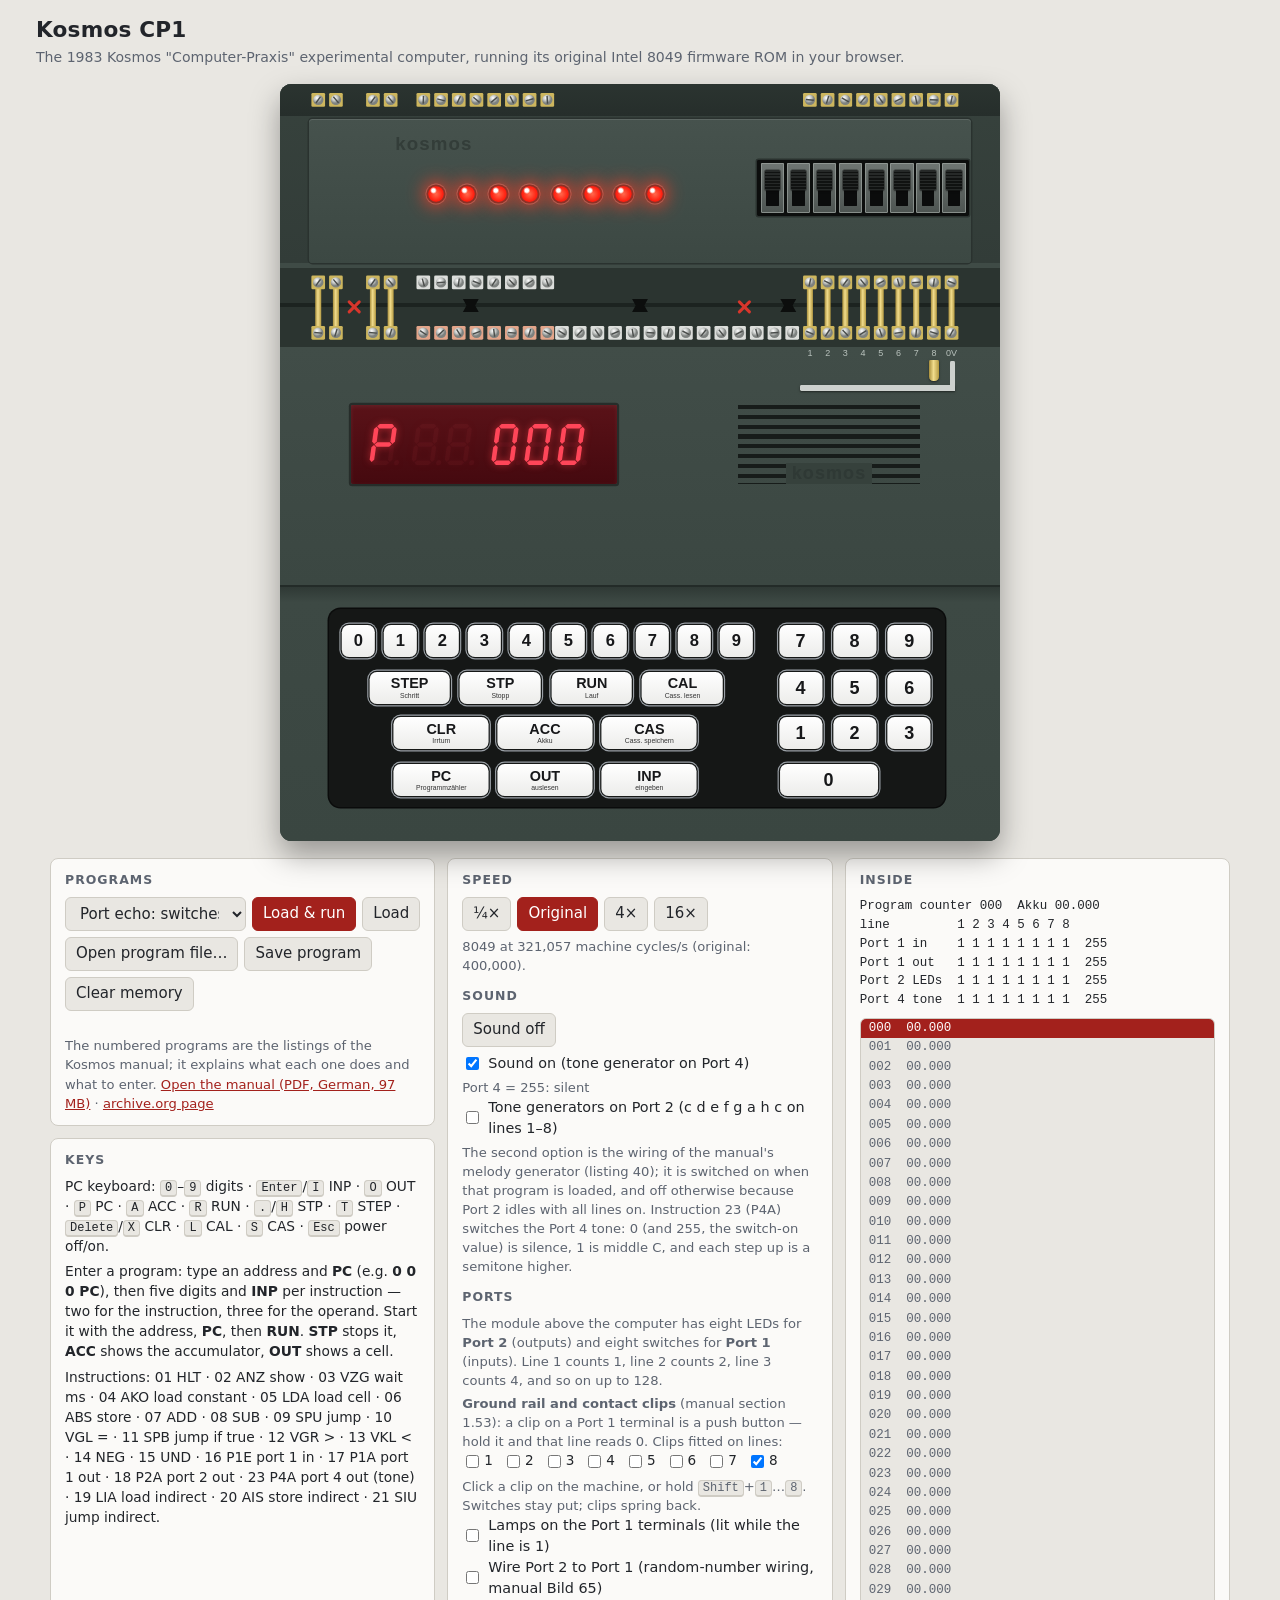
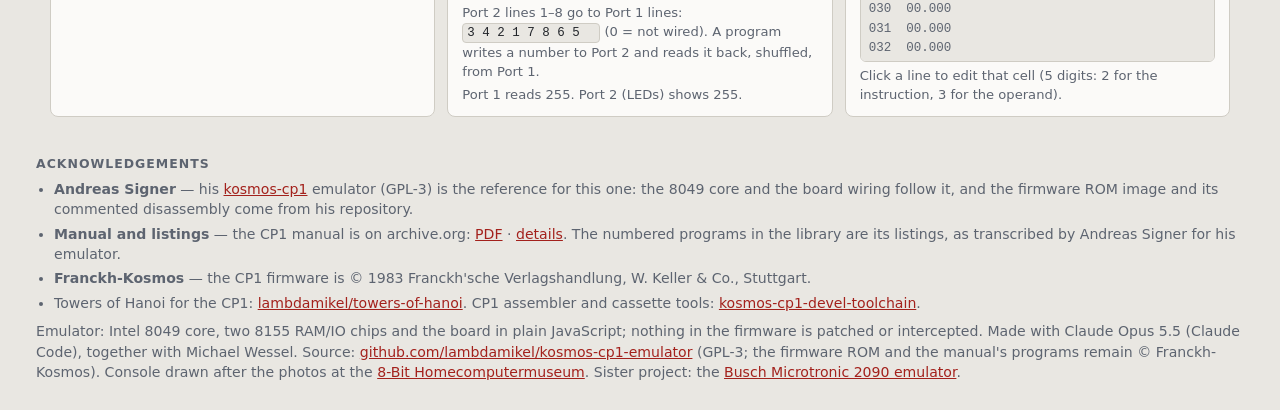
==== index.html @ 15b96636 "Ground rail drawn as one right-angled piece Co-Authored-By: Claude Opus 5.5 <noreply@anthropic.com> " ====
<!doctype html>
<html lang="en">
<head>
<meta charset="utf-8">
<meta name="viewport" content="width=device-width, initial-scale=1">
<title>Kosmos CP1 Emulator</title>
<link rel="stylesheet" href="css/cp1.css?v=202610070807">
</head>
<body>
<header>
  <h1>Kosmos CP1</h1>
  <p>The 1983 Kosmos "Computer-Praxis" experimental computer, running its original Intel 8049 firmware ROM in your browser.</p>
</header>

<main>
<section id="machine" aria-label="Kosmos CP1 console">
  <div id="iomod">
    <svg class="conn" id="connTop" viewBox="0 0 100 4.4" aria-hidden="true"></svg>
    <div class="modbody">
      <span class="brand" aria-hidden="true">kosmos</span>
      <div id="port2" title="Port 2: eight output lines (instruction 18, P2A). Line 1 is on the left."></div>
      <div id="port1" title="Port 1: eight input switches (instruction 16, P1E). Up = 1. Click to switch."></div>
    </div>
  </div>
  <svg class="conn" id="connMid" viewBox="0 0 100 11" aria-hidden="true"></svg>
  <div id="base">
    <div id="rail" title="Port 1 terminals 1-8 with the ground rail (0 V). A contact clip on a terminal is a push button."><i class="bar" aria-hidden="true"></i><span class="nums" aria-hidden="true"><b>1</b><b>2</b><b>3</b><b>4</b><b>5</b><b>6</b><b>7</b><b>8</b><b>0V</b></span></div>
    <div id="window"><svg id="display" viewBox="0 0 430 100" role="img" aria-label="Display"></svg></div>
    <i class="grille" aria-hidden="true"><b>kosmos</b></i>
  </div>
  <div id="deck">
    <div id="keyplate"></div>
  </div>
</section>

<aside id="tools">
  <div class="panel">
    <h2>Programs</h2>
    <div class="row">
      <select id="library" aria-label="Program library"></select>
      <button id="loadrun" class="primary">Load &amp; run</button>
      <button id="loadonly">Load</button>
    </div>
    <div class="row">
      <button id="openfile">Open program file…</button><input type="file" id="file" accept=".txt,.asm,.cp1" hidden>
      <button id="savefile">Save program</button>
      <button id="clearram">Clear memory</button>
    </div>
    <p id="status" role="status"></p>
    <p class="note">The numbered programs are the listings of the Kosmos manual; it explains what each one does and what to enter. <a href="https://archive.org/download/cp-1-manual/CP1-Manual.pdf" target="_blank" rel="noopener">Open the manual (PDF, German, 97 MB)</a> · <a href="https://archive.org/details/cp-1-manual" target="_blank" rel="noopener">archive.org page</a></p>
  </div>

  <div class="panel">
    <h2>Speed</h2>
    <div class="row" id="speeds">
      <button data-speed="0.25">¼×</button><button data-speed="1" class="on">Original</button><button data-speed="4">4×</button><button data-speed="16">16×</button>
    </div>
    <p class="note" id="rate"></p>
    <h2 style="margin-top:12px">Sound</h2>
    <div class="row"><button id="soundoff" title="Silence whatever is sounding now; the next thing a program writes to a sound port is heard again">Sound off</button></div>
    <label class="check"><input type="checkbox" id="sound" checked> Sound on (tone generator on Port 4)</label>
    <p class="note" id="tone">Port 4 = 0: silent</p>
    <label class="check"><input type="checkbox" id="p2tones"> Tone generators on Port 2 (c d e f g a h c on lines 1–8)</label>
    <p class="note">The second option is the wiring of the manual's melody generator (listing 40); it is switched on when that program is loaded, and off otherwise because Port 2 idles with all lines on. Instruction 23 (P4A) switches the Port 4 tone: 0 (and 255, the switch-on value) is silence, 1 is middle C, and each step up is a semitone higher.</p>
    <h2 style="margin-top:12px">Ports</h2>
    <p class="note">The module above the computer has eight LEDs for <b>Port 2</b> (outputs) and eight switches for <b>Port 1</b> (inputs). Line 1 counts 1, line 2 counts 2, line 3 counts 4, and so on up to 128.</p>
    <p class="note"><b>Ground rail and contact clips</b> (manual section 1.53): a clip on a Port 1 terminal is a push button — hold it and that line reads 0. Clips fitted on lines:</p>
    <div id="clipcfg" class="row"></div>
    <p class="note">Click a clip on the machine, or hold <kbd>Shift</kbd>+<kbd>1</kbd>…<kbd>8</kbd>. Switches stay put; clips spring back.</p>
    <label class="check"><input type="checkbox" id="lamps"> Lamps on the Port 1 terminals (lit while the line is 1)</label>
    <label class="check"><input type="checkbox" id="cross"> Wire Port 2 to Port 1 (random-number wiring, manual Bild 65)</label>
    <p class="note">Port 2 lines 1–8 go to Port 1 lines: <input id="crossmap" value="3 4 2 1 7 8 6 5" size="16" aria-label="Port 1 line for each Port 2 line"> (0 = not wired). A program writes a number to Port 2 and reads it back, shuffled, from Port 1.</p>
    <p class="note" id="portvals"></p>
  </div>

  <div class="panel">
    <h2>Inside</h2>
    <div id="state"></div>
    <div id="listing" tabindex="0" aria-label="Program memory"></div>
    <p class="note">Click a line to edit that cell (5 digits: 2 for the instruction, 3 for the operand).</p>
  </div>

  <div class="panel help">
    <h2>Keys</h2>
    <p>PC keyboard: <kbd>0</kbd>–<kbd>9</kbd> digits · <kbd>Enter</kbd>/<kbd>I</kbd> INP · <kbd>O</kbd> OUT · <kbd>P</kbd> PC · <kbd>A</kbd> ACC · <kbd>R</kbd> RUN · <kbd>.</kbd>/<kbd>H</kbd> STP · <kbd>T</kbd> STEP · <kbd>Delete</kbd>/<kbd>X</kbd> CLR · <kbd>L</kbd> CAL · <kbd>S</kbd> CAS · <kbd>Esc</kbd> power off/on.</p>
    <p>Enter a program: type an address and <b>PC</b> (e.g. <b>0 0 0 PC</b>), then five digits and <b>INP</b> per instruction — two for the instruction, three for the operand. Start it with the address, <b>PC</b>, then <b>RUN</b>. <b>STP</b> stops it, <b>ACC</b> shows the accumulator, <b>OUT</b> shows a cell.</p>
    <p>Instructions: 01 HLT · 02 ANZ show · 03 VZG wait ms · 04 AKO load constant · 05 LDA load cell · 06 ABS store · 07 ADD · 08 SUB · 09 SPU jump · 10 VGL = · 11 SPB jump if true · 12 VGR &gt; · 13 VKL &lt; · 14 NEG · 15 UND · 16 P1E port 1 in · 17 P1A port 1 out · 18 P2A port 2 out · 23 P4A port 4 out (tone) · 19 LIA load indirect · 20 AIS store indirect · 21 SIU jump indirect.</p>
  </div>
</aside>
</main>

<footer>
  <h2>Acknowledgements</h2>
  <ul>
    <li><b>Andreas Signer</b> — his <a href="https://github.com/asig/kosmos-cp1">kosmos-cp1</a> emulator (GPL-3) is the reference for this one: the 8049 core and the board wiring follow it, and the firmware ROM image and its commented disassembly come from his repository.</li>
    <li><b>Manual and listings</b> — the CP1 manual is on archive.org: <a href="https://archive.org/download/cp-1-manual/CP1-Manual.pdf" target="_blank" rel="noopener">PDF</a> · <a href="https://archive.org/details/cp-1-manual" target="_blank" rel="noopener">details</a>. The numbered programs in the library are its listings, as transcribed by Andreas Signer for his emulator.</li>
    <li><b>Franckh-Kosmos</b> — the CP1 firmware is © 1983 Franckh'sche Verlagshandlung, W. Keller &amp; Co., Stuttgart.</li>
    <li>Towers of Hanoi for the CP1: <a href="https://github.com/lambdamikel/towers-of-hanoi">lambdamikel/towers-of-hanoi</a>. CP1 assembler and cassette tools: <a href="https://github.com/lambdamikel/kosmos-cp1-devel-toolchain">kosmos-cp1-devel-toolchain</a>.</li>
  </ul>
  <p>Emulator: Intel 8049 core, two 8155 RAM/IO chips and the board in plain JavaScript; nothing in the firmware is patched or intercepted.
  Made with Claude Opus 5.5 (Claude Code), together with Michael Wessel. Source: <a href="https://github.com/lambdamikel/kosmos-cp1-emulator">github.com/lambdamikel/kosmos-cp1-emulator</a> (GPL-3; the firmware ROM and the manual's programs remain © Franckh-Kosmos). Console drawn after the photos at the <a href="http://www.8bit-homecomputermuseum.at/computer/kosmos_computer_praxis_cp1.html">8-Bit Homecomputermuseum</a>. Sister project: the <a href="https://lambdamikel.github.io/microtronic-emulator/">Busch Microtronic 2090 emulator</a>.</p>
</footer>

<script src="js/rom.js?v=202610070807"></script>
<script src="js/programs.js?v=202610070807"></script>
<script src="js/cp1.js?v=202610070807"></script>
<script src="js/ui.js?v=202610070807"></script>
</body>
</html>
---- css/cp1.css ----
:root { --bg: #e9e7e2; --ink: #22252a; --muted: #5d6470; --panel: #fbfaf8; --line: #cfccc4; --accent: #a3211c; }
@media (prefers-color-scheme: dark) {
  :root { --bg: #17191c; --ink: #e6e4df; --muted: #9aa0aa; --panel: #212428; --line: #383c42; --accent: #ff6a5e; }
}
* { box-sizing: border-box; }
body { margin: 0; background: var(--bg); color: var(--ink); font: 15px/1.45 system-ui, -apple-system, "Segoe UI", Roboto, sans-serif; }
header, footer { max-width: 1240px; margin: 0 auto; padding: 14px 16px 6px; }
header h1 { margin: 0; font-size: 1.35rem; letter-spacing: .01em; }
header p, footer p { margin: 2px 0 0; color: var(--muted); font-size: .88rem; }
footer { padding-bottom: 28px; }
footer h2 { margin: 14px 0 6px; font-size: .78rem; text-transform: uppercase; letter-spacing: .08em; color: var(--muted); }
footer ul { margin: 0 0 8px; padding-left: 18px; font-size: .88rem; color: var(--muted); }
footer li { margin-bottom: 4px; }
a { color: var(--accent); }
main { max-width: 1240px; margin: 0 auto; padding: 10px 16px; display: grid; gap: 18px; }

/* ---------- the machine ----------
   Laid out from a straight-on photo of the CP1 with one input/output module: 100cqw = width of the case. */
#machine { --case: #3f4b46; --case2: #36413c; container-type: inline-size; max-width: 720px; margin: 0 auto; width: 100%; border-radius: .9cqw; overflow: hidden;
  background: var(--case); box-shadow: 0 1px 0 #7a857f inset, 0 14px 30px rgba(0,0,0,.35); user-select: none; -webkit-user-select: none; touch-action: manipulation; }
.conn { display: block; width: 100%; height: auto; background: linear-gradient(180deg, #2b3430, #262e2b); }
#connMid { background: linear-gradient(180deg, #2b3430 0 44%, #1c2320 44% 50%, #2b3430 50% 100%); }
#iomod { background: linear-gradient(180deg, #37423d, #323c38); }
.modbody { position: relative; height: 20cqw; margin: .5cqw 4cqw .7cqw; border-radius: .5cqw; background: linear-gradient(180deg, #46524d, #3c4843);
  box-shadow: 0 0 0 .2cqw #2a322f, 0 1px 0 rgba(255,255,255,.12) inset; }
.brand { position: absolute; left: 12cqw; top: 2.2cqw; font: 700 2.6cqw/1 "Trebuchet MS", Verdana, Arial, sans-serif; letter-spacing: .06em; color: #333d39; }
#port2 { position: absolute; left: 16.5cqw; top: 9.2cqw; display: flex; gap: 2.05cqw; }
.led { position: relative; width: 2.3cqw; height: 2.3cqw; border-radius: 50%; --on: 0;
  background:
    radial-gradient(circle at 34% 28%, rgba(255,255,255, calc(.55 + .35 * var(--on))) 0 9%, transparent 22%),
    radial-gradient(circle at 50% 50%, rgb(calc(150 + 105 * var(--on)), calc(18 + 70 * var(--on)), calc(24 + 40 * var(--on))) 0, rgb(calc(110 + 120 * var(--on)), calc(10 + 20 * var(--on)), 16) 58%, #3f080b 100%);
  box-shadow: 0 0 calc(2.4cqw * var(--on)) calc(.55cqw * var(--on)) rgba(255, 50, 30, calc(.85 * var(--on))), 0 0 0 .22cqw #1c2220, 0 0 0 .34cqw #55605b;
  filter: brightness(calc(1 + .2 * var(--on))); }
#port1 { position: absolute; left: 62.3cqw; top: 5.6cqw; display: flex; gap: .35cqw; padding: .5cqw; background: #0c0e0d; border-radius: .2cqw; box-shadow: 0 0 0 .2cqw #2a322f; }
.sw { position: relative; width: 3.25cqw; height: 6.9cqw; padding: 0; border: 0; border-radius: .2cqw; cursor: pointer;
  background: linear-gradient(180deg, #6f7673, #4d5451); box-shadow: 0 0 0 .1cqw #9aa19d inset; }
.sw::before { content: ""; position: absolute; left: .75cqw; right: .75cqw; top: .9cqw; bottom: .9cqw; background: #0b0c0c; border-radius: .12cqw; }
.sw::after { content: ""; position: absolute; left: .55cqw; right: .55cqw; height: 2.7cqw; bottom: 1cqw; border-radius: .15cqw; transition: bottom .08s;
  background: repeating-linear-gradient(180deg, #262928 0 .22cqw, #101211 .22cqw .44cqw); box-shadow: 0 .15cqw .3cqw rgba(0,0,0,.6), 0 0 0 .08cqw #3a3e3c; }
.sw.on::after { bottom: 3.2cqw; }
.sw:hover { box-shadow: 0 0 0 .1cqw #9aa19d inset, 0 0 0 .22cqw #f2c81e; }

#base { position: relative; height: 33cqw; background: linear-gradient(180deg, #414d48, #3b4742); }
#window { position: absolute; left: 9.8cqw; top: 8cqw; width: 37cqw; height: 11cqw; background: linear-gradient(180deg, #5a1218, #45090f); border-radius: .2cqw;
  box-shadow: 0 0 0 .3cqw #262d2a, 0 .2cqw .8cqw rgba(255,255,255,.07) inset; display: flex; align-items: center; justify-content: center; }
#display { display: block; width: 34cqw; height: auto; filter: brightness(1.2) drop-shadow(0 0 .5cqw rgba(255, 60, 70, .55)); }
#display .seg { fill: #ff3a4a; opacity: .06; }
.grille { position: absolute; left: 63.6cqw; top: 8cqw; width: 25.3cqw; height: 11cqw; display: flex; align-items: flex-end; justify-content: center;
  background: repeating-linear-gradient(180deg, #171c1a 0 .6cqw, transparent .6cqw 1.36cqw); }
.grille b { font: 700 2.5cqw/1.2 "Trebuchet MS", Verdana, Arial, sans-serif; letter-spacing: .06em; color: #2f3935; background: var(--case2); padding: 0 .8cqw; }

#deck { position: relative; height: 35.5cqw; background: linear-gradient(180deg, #2f3935 0, #3d4944 6%, #3a4641 100%); border-top: .4cqw solid #232b28; }
#keyplate { position: absolute; left: 6.8cqw; top: 3cqw; width: 85.6cqw; height: 27.6cqw; border-radius: 1.6cqw; background: #151716; box-shadow: 0 0 0 .2cqw #0a0b0b; }
.key { position: absolute; display: flex; flex-direction: column; align-items: center; justify-content: center; height: 4.5cqw; margin-top: -2.25cqw; border-radius: 1cqw; cursor: pointer;
  background: linear-gradient(180deg, #ffffff, #ececea); color: #17181a; box-shadow: 0 0 0 .18cqw #151716, 0 0 0 .34cqw #9aa0a6;
  font: 700 2cqw/1 Arial, Helvetica, sans-serif; transform: translateX(-50%); }
.key small { font: 400 .95cqw/1 Arial, Helvetica, sans-serif; margin-top: .25cqw; color: #333; }
.key.digit { width: 4.5cqw; font-size: 2.3cqw; }
.key.pad { width: 6cqw; font-size: 2.5cqw; }
.key.zero { width: 13.6cqw; }
.key:hover { background: linear-gradient(180deg, #fffbe0, #ffec8a); }
.key.down { background: linear-gradient(180deg, #d9d9d5, #bdbdb8); }

/* ---------- tools ---------- */
#tools { display: grid; gap: 12px; grid-template-columns: minmax(0, 1fr); max-width: 1180px; margin: 0 auto; width: 100%; }
@media (min-width: 960px) {
  #tools { grid-template-columns: repeat(3, minmax(0, 1fr)); grid-template-rows: auto 1fr; grid-template-areas: "prog speed inside" "keys speed inside"; }
  #tools .panel:nth-child(1) { grid-area: prog; } #tools .panel:nth-child(2) { grid-area: speed; } #tools .panel:nth-child(3) { grid-area: inside; display: flex; flex-direction: column; } #tools .panel.help { grid-area: keys; }
  #tools .panel:nth-child(3) #listing { flex: 1 1 230px; height: auto; min-height: 230px; }
}
.panel { background: var(--panel); border: 1px solid var(--line); border-radius: 8px; padding: 12px 14px; }
.panel h2 { margin: 0 0 8px; font-size: .78rem; text-transform: uppercase; letter-spacing: .08em; color: var(--muted); }
.row { display: flex; flex-wrap: wrap; gap: 6px; margin-bottom: 6px; }
button, select { font: inherit; }
#tools button, #tools select { padding: 5px 10px; border-radius: 6px; border: 1px solid var(--line); background: var(--bg); color: var(--ink); cursor: pointer; }
#tools button:hover, #tools select:hover { border-color: var(--accent); }
#tools select { flex: 1 1 150px; min-width: 0; }
#tools button.primary, #tools button.on { background: var(--accent); border-color: var(--accent); color: #fff; }
@media (prefers-color-scheme: dark) { #tools button.primary, #tools button.on { color: #1a0c0b; } }
#status, .note { margin: 4px 0 0; font-size: .82rem; color: var(--muted); min-height: 1.2em; }
#state { font: 12.5px/1.5 ui-monospace, Menlo, Consolas, monospace; white-space: pre; overflow-x: auto; margin-bottom: 8px; }
#listing { height: 230px; overflow-y: auto; border: 1px solid var(--line); border-radius: 6px; font: 12.5px/1.55 ui-monospace, Menlo, Consolas, monospace; background: var(--bg); }
#listing div { padding: 0 8px; white-space: pre; cursor: text; }
#listing div:hover { outline: 1px solid var(--accent); outline-offset: -1px; }
#listing div.pc { background: var(--accent); color: #fff; }
#listing div.nop { color: var(--muted); }
#listing div.pc.nop { color: #fff; }
#listing input { font: inherit; width: 6.4ch; padding: 0; border: 1px solid var(--accent); background: var(--panel); color: var(--ink); }
kbd { font: 12px ui-monospace, Menlo, Consolas, monospace; border: 1px solid var(--line); border-bottom-width: 2px; border-radius: 4px; padding: 0 4px; background: var(--bg); }
.help p { margin: 0 0 6px; font-size: .86rem; }
.check { display: flex; gap: 6px; align-items: center; font-size: .9rem; }
#rail { position: absolute; left: 0; top: 0; width: 100%; height: 7cqw; }
#rail .nums { position: absolute; left: 0; top: .2cqw; width: 100%; }
#rail .nums b { position: absolute; top: 0; width: 2.4cqw; margin-left: -1.2cqw; text-align: center; font: 400 1.25cqw/1 Arial, Helvetica, sans-serif; color: #b9c2bd; }
#rail .nums b:nth-child(1) { left: 73.6cqw; } #rail .nums b:nth-child(2) { left: 76.06cqw; } #rail .nums b:nth-child(3) { left: 78.52cqw; } #rail .nums b:nth-child(4) { left: 80.98cqw; }
#rail .nums b:nth-child(5) { left: 83.44cqw; } #rail .nums b:nth-child(6) { left: 85.9cqw; } #rail .nums b:nth-child(7) { left: 88.36cqw; } #rail .nums b:nth-child(8) { left: 90.82cqw; } #rail .nums b:nth-child(9) { left: 93.28cqw; }
#rail .bar { position: absolute; left: 72.2cqw; width: 21.6cqw; top: 5.2cqw; height: .8cqw; border-radius: .2cqw 0 0 .2cqw; background: #cdd1ce; box-shadow: 0 .15cqw .3cqw rgba(0,0,0,.5); }
#rail .bar::after { content: ""; position: absolute; right: 0; bottom: 0; width: .8cqw; height: 4.1cqw; background: #cdd1ce; border-radius: .2cqw .2cqw 0 0; }   /* one piece of sheet metal bent at a right angle */
.clip { position: absolute; top: 1.7cqw; width: 1.5cqw; height: 2.9cqw; margin-left: -.75cqw; padding: 0; border: 0; border-radius: .2cqw .2cqw .6cqw .6cqw; cursor: pointer; display: none;
  background: linear-gradient(90deg, #a98f3c, #f1dc8c 45%, #b59a42); box-shadow: 0 .15cqw .3cqw rgba(0,0,0,.5); transition: height .05s; }
.clip.fitted { display: block; }
.clip:hover { box-shadow: 0 0 0 .2cqw #fff; }
.clip.down { height: 3.7cqw; background: linear-gradient(90deg, #cfae3f, #fff2a8 45%, #d9b947); }
#clipcfg label { display: inline-flex; align-items: center; gap: 2px; font-size: .85rem; margin-right: 4px; }
#crossmap { font: 12.5px ui-monospace, Menlo, Consolas, monospace; padding: 2px 4px; border: 1px solid var(--line); border-radius: 4px; background: var(--bg); color: var(--ink); }
#crossmap.bad { border-color: #d8362c; }
#connMid { overflow: visible; }
.lamp { position: absolute; top: 6.35cqw; width: 1.3cqw; height: 1.3cqw; margin-left: -.65cqw; border-radius: 50%; display: none; --on: 0;
  background: radial-gradient(circle at 38% 32%, rgb(255, 255, calc(150 + 90 * var(--on))) 0, rgb(calc(120 + 135 * var(--on)), calc(100 + 110 * var(--on)), 30) 55%, #4a3c08 100%);
  box-shadow: 0 0 calc(1.6cqw * var(--on)) calc(.4cqw * var(--on)) rgba(255, 210, 60, calc(.8 * var(--on))), 0 0 0 .12cqw rgba(0,0,0,.4); }
#rail.lamps .lamp { display: block; }
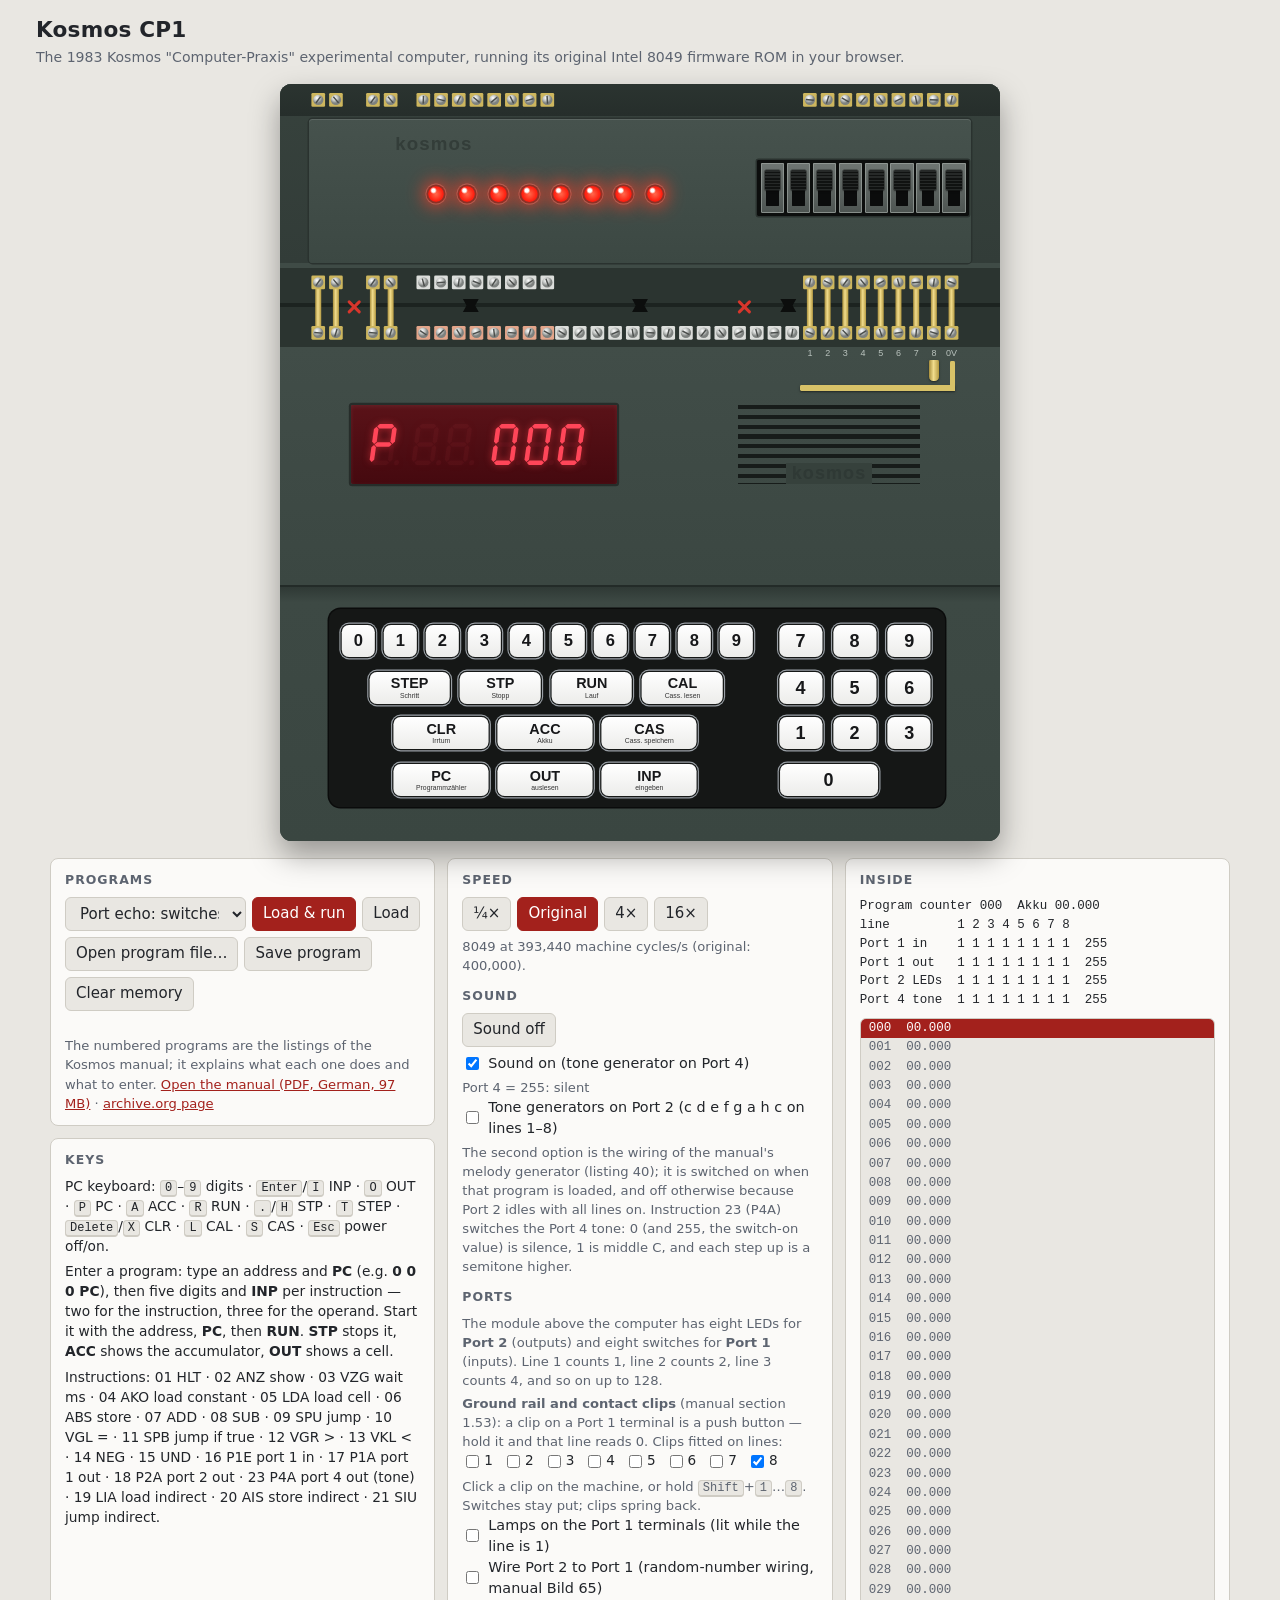
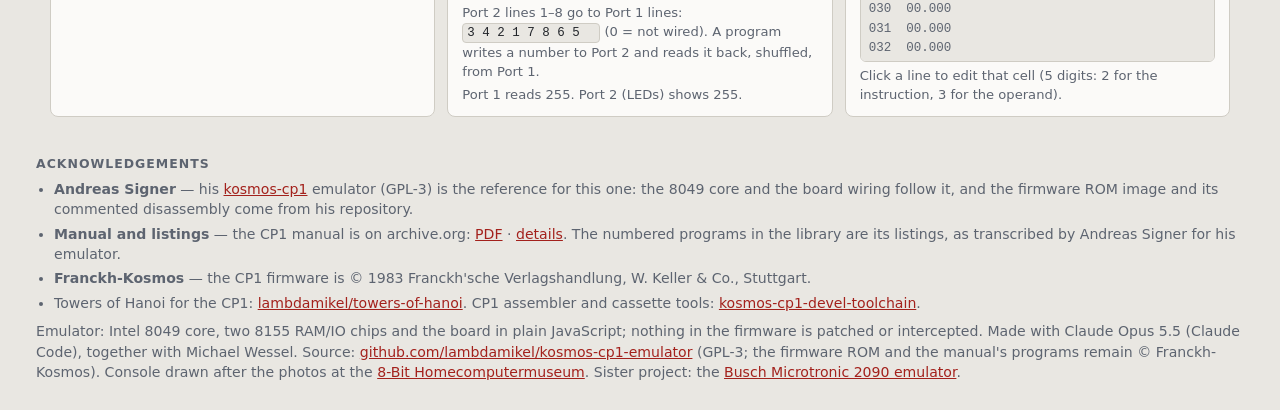
==== commit 8d3f72e6: "Ground rail in the same brass colour as the contact clips Co-Authored-By: Claude Opus 5.5 <noreply@a" ====
--- a/index.html
+++ b/index.html
@@ -4,7 +4,7 @@
 <meta charset="utf-8">
 <meta name="viewport" content="width=device-width, initial-scale=1">
 <title>Kosmos CP1 Emulator</title>
-<link rel="stylesheet" href="css/cp1.css?v=202610070807">
+<link rel="stylesheet" href="css/cp1.css?v=202610070810">
 </head>
 <body>
 <header>
@@ -101,9 +101,9 @@
   Made with Claude Opus 5.5 (Claude Code), together with Michael Wessel. Source: <a href="https://github.com/lambdamikel/kosmos-cp1-emulator">github.com/lambdamikel/kosmos-cp1-emulator</a> (GPL-3; the firmware ROM and the manual's programs remain © Franckh-Kosmos). Console drawn after the photos at the <a href="http://www.8bit-homecomputermuseum.at/computer/kosmos_computer_praxis_cp1.html">8-Bit Homecomputermuseum</a>. Sister project: the <a href="https://lambdamikel.github.io/microtronic-emulator/">Busch Microtronic 2090 emulator</a>.</p>
 </footer>
 
-<script src="js/rom.js?v=202610070807"></script>
-<script src="js/programs.js?v=202610070807"></script>
-<script src="js/cp1.js?v=202610070807"></script>
-<script src="js/ui.js?v=202610070807"></script>
+<script src="js/rom.js?v=202610070810"></script>
+<script src="js/programs.js?v=202610070810"></script>
+<script src="js/cp1.js?v=202610070810"></script>
+<script src="js/ui.js?v=202610070810"></script>
 </body>
 </html>
--- a/css/cp1.css
+++ b/css/cp1.css
@@ -94,8 +94,8 @@
 #rail .nums b { position: absolute; top: 0; width: 2.4cqw; margin-left: -1.2cqw; text-align: center; font: 400 1.25cqw/1 Arial, Helvetica, sans-serif; color: #b9c2bd; }
 #rail .nums b:nth-child(1) { left: 73.6cqw; } #rail .nums b:nth-child(2) { left: 76.06cqw; } #rail .nums b:nth-child(3) { left: 78.52cqw; } #rail .nums b:nth-child(4) { left: 80.98cqw; }
 #rail .nums b:nth-child(5) { left: 83.44cqw; } #rail .nums b:nth-child(6) { left: 85.9cqw; } #rail .nums b:nth-child(7) { left: 88.36cqw; } #rail .nums b:nth-child(8) { left: 90.82cqw; } #rail .nums b:nth-child(9) { left: 93.28cqw; }
-#rail .bar { position: absolute; left: 72.2cqw; width: 21.6cqw; top: 5.2cqw; height: .8cqw; border-radius: .2cqw 0 0 .2cqw; background: #cdd1ce; box-shadow: 0 .15cqw .3cqw rgba(0,0,0,.5); }
-#rail .bar::after { content: ""; position: absolute; right: 0; bottom: 0; width: .8cqw; height: 4.1cqw; background: #cdd1ce; border-radius: .2cqw .2cqw 0 0; }   /* one piece of sheet metal bent at a right angle */
+#rail .bar { position: absolute; left: 72.2cqw; width: 21.6cqw; top: 5.2cqw; height: .8cqw; border-radius: .2cqw 0 0 .2cqw; background: #d8c268; box-shadow: 0 .15cqw .3cqw rgba(0,0,0,.5); }
+#rail .bar::after { content: ""; position: absolute; right: 0; bottom: 0; width: .8cqw; height: 4.1cqw; background: #d8c268; border-radius: .2cqw .2cqw 0 0; }   /* one piece of sheet metal bent at a right angle */
 .clip { position: absolute; top: 1.7cqw; width: 1.5cqw; height: 2.9cqw; margin-left: -.75cqw; padding: 0; border: 0; border-radius: .2cqw .2cqw .6cqw .6cqw; cursor: pointer; display: none;
   background: linear-gradient(90deg, #a98f3c, #f1dc8c 45%, #b59a42); box-shadow: 0 .15cqw .3cqw rgba(0,0,0,.5); transition: height .05s; }
 .clip.fitted { display: block; }
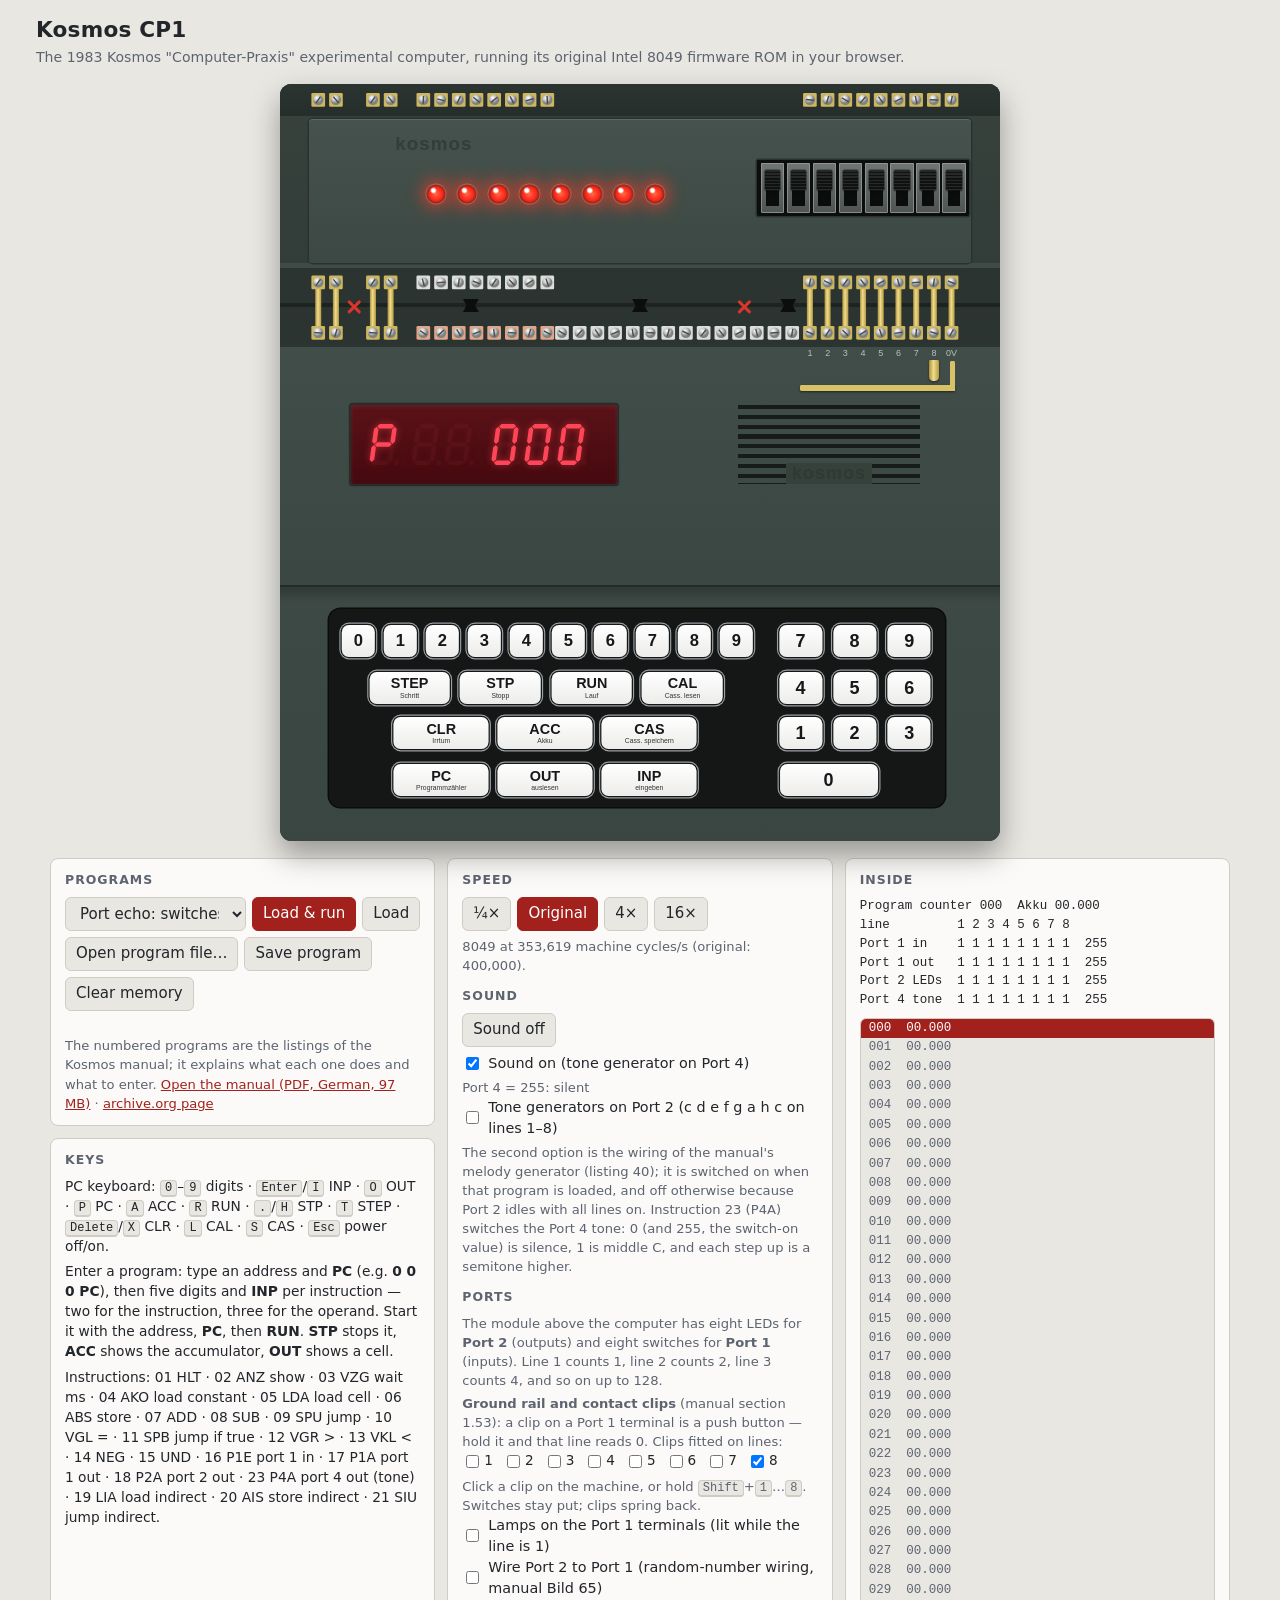
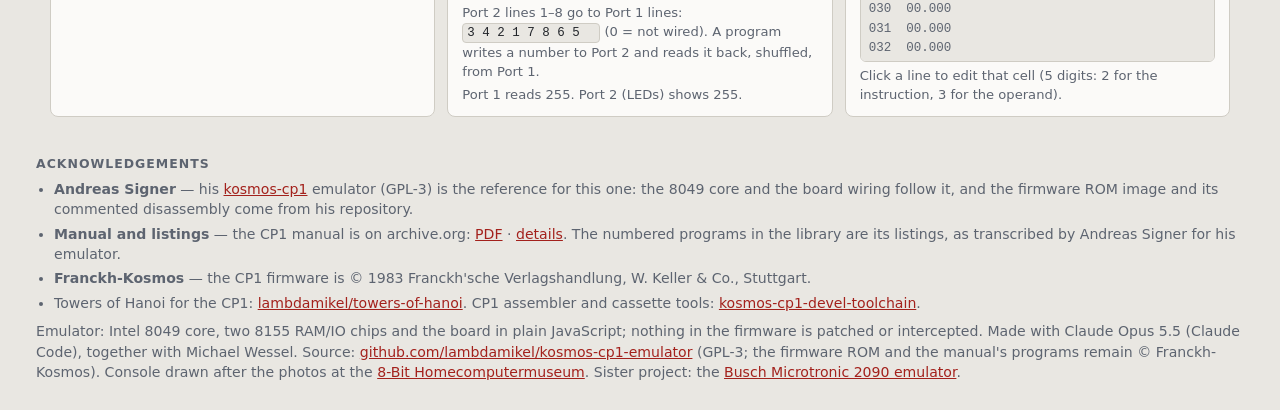
==== commit 787344d5: "Manual listings get their Port 1 push buttons and random wiring on load Co-Authored-By: Claude Opus " ====
--- a/index.html
+++ b/index.html
@@ -4,7 +4,7 @@
 <meta charset="utf-8">
 <meta name="viewport" content="width=device-width, initial-scale=1">
 <title>Kosmos CP1 Emulator</title>
-<link rel="stylesheet" href="css/cp1.css?v=202610070810">
+<link rel="stylesheet" href="css/cp1.css?v=202610071841">
 </head>
 <body>
 <header>
@@ -101,9 +101,9 @@
   Made with Claude Opus 5.5 (Claude Code), together with Michael Wessel. Source: <a href="https://github.com/lambdamikel/kosmos-cp1-emulator">github.com/lambdamikel/kosmos-cp1-emulator</a> (GPL-3; the firmware ROM and the manual's programs remain © Franckh-Kosmos). Console drawn after the photos at the <a href="http://www.8bit-homecomputermuseum.at/computer/kosmos_computer_praxis_cp1.html">8-Bit Homecomputermuseum</a>. Sister project: the <a href="https://lambdamikel.github.io/microtronic-emulator/">Busch Microtronic 2090 emulator</a>.</p>
 </footer>
 
-<script src="js/rom.js?v=202610070810"></script>
-<script src="js/programs.js?v=202610070810"></script>
-<script src="js/cp1.js?v=202610070810"></script>
-<script src="js/ui.js?v=202610070810"></script>
+<script src="js/rom.js?v=202610071841"></script>
+<script src="js/programs.js?v=202610071841"></script>
+<script src="js/cp1.js?v=202610071841"></script>
+<script src="js/ui.js?v=202610071841"></script>
 </body>
 </html>
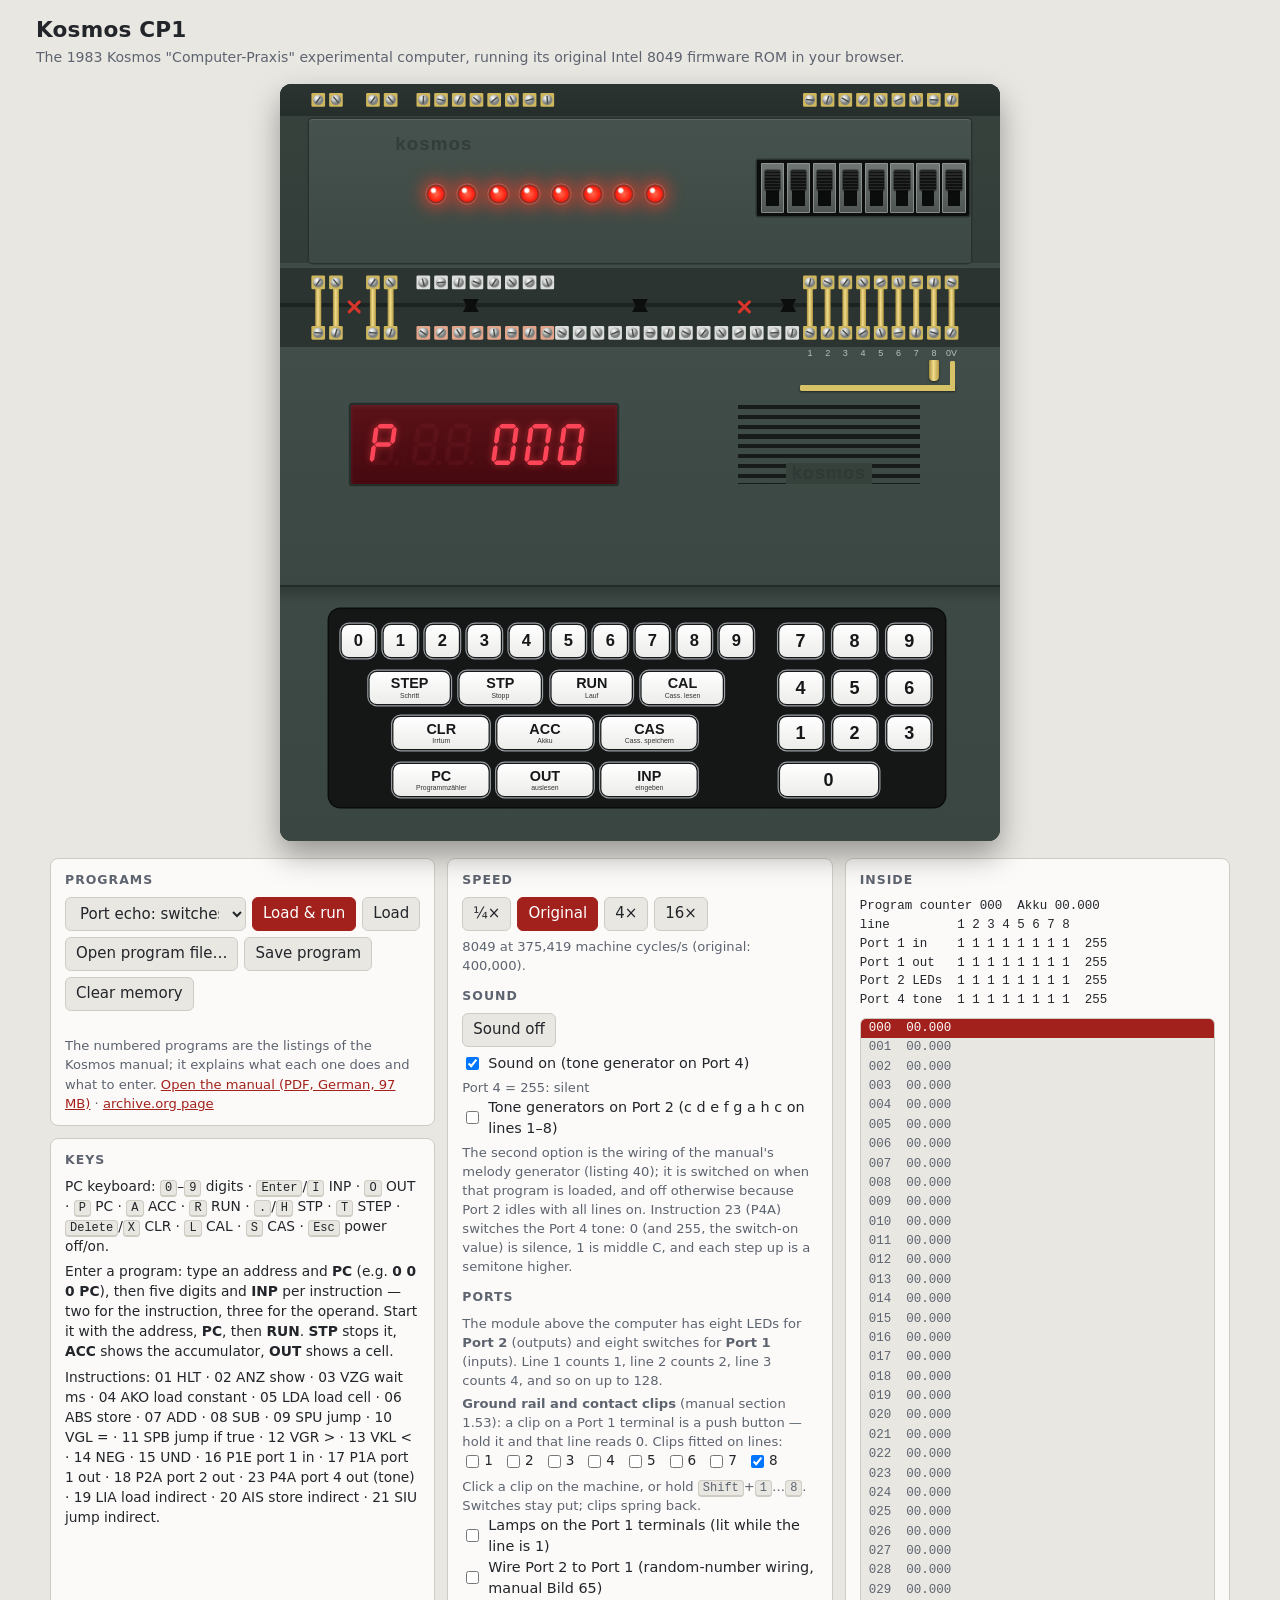
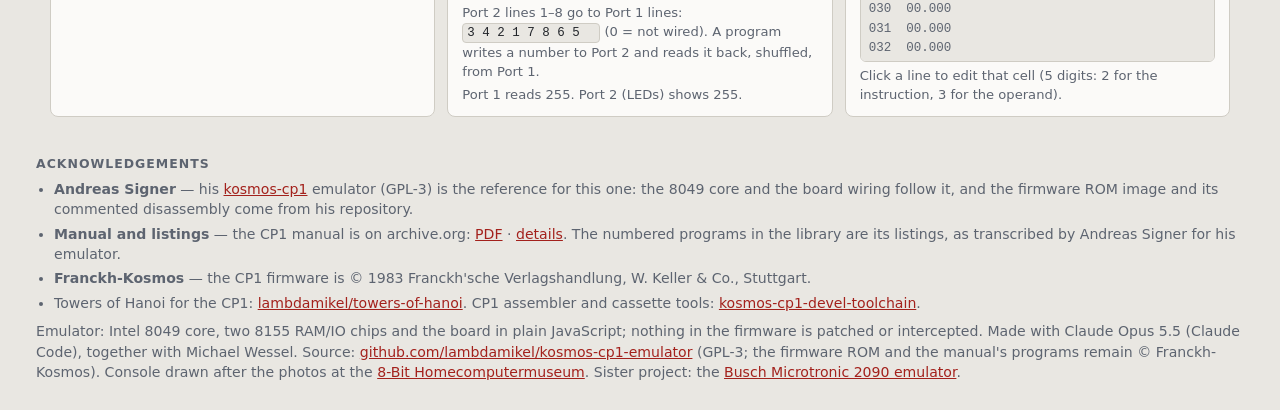
==== commit 71362ffd: "Library: drop the heating control and the digital voltmeter (need external circuitry) Co-Authored-By" ====
--- a/index.html
+++ b/index.html
@@ -4,7 +4,7 @@
 <meta charset="utf-8">
 <meta name="viewport" content="width=device-width, initial-scale=1">
 <title>Kosmos CP1 Emulator</title>
-<link rel="stylesheet" href="css/cp1.css?v=202610071841">
+<link rel="stylesheet" href="css/cp1.css?v=202610071845">
 </head>
 <body>
 <header>
@@ -101,9 +101,9 @@
   Made with Claude Opus 5.5 (Claude Code), together with Michael Wessel. Source: <a href="https://github.com/lambdamikel/kosmos-cp1-emulator">github.com/lambdamikel/kosmos-cp1-emulator</a> (GPL-3; the firmware ROM and the manual's programs remain © Franckh-Kosmos). Console drawn after the photos at the <a href="http://www.8bit-homecomputermuseum.at/computer/kosmos_computer_praxis_cp1.html">8-Bit Homecomputermuseum</a>. Sister project: the <a href="https://lambdamikel.github.io/microtronic-emulator/">Busch Microtronic 2090 emulator</a>.</p>
 </footer>
 
-<script src="js/rom.js?v=202610071841"></script>
-<script src="js/programs.js?v=202610071841"></script>
-<script src="js/cp1.js?v=202610071841"></script>
-<script src="js/ui.js?v=202610071841"></script>
+<script src="js/rom.js?v=202610071845"></script>
+<script src="js/programs.js?v=202610071845"></script>
+<script src="js/cp1.js?v=202610071845"></script>
+<script src="js/ui.js?v=202610071845"></script>
 </body>
 </html>
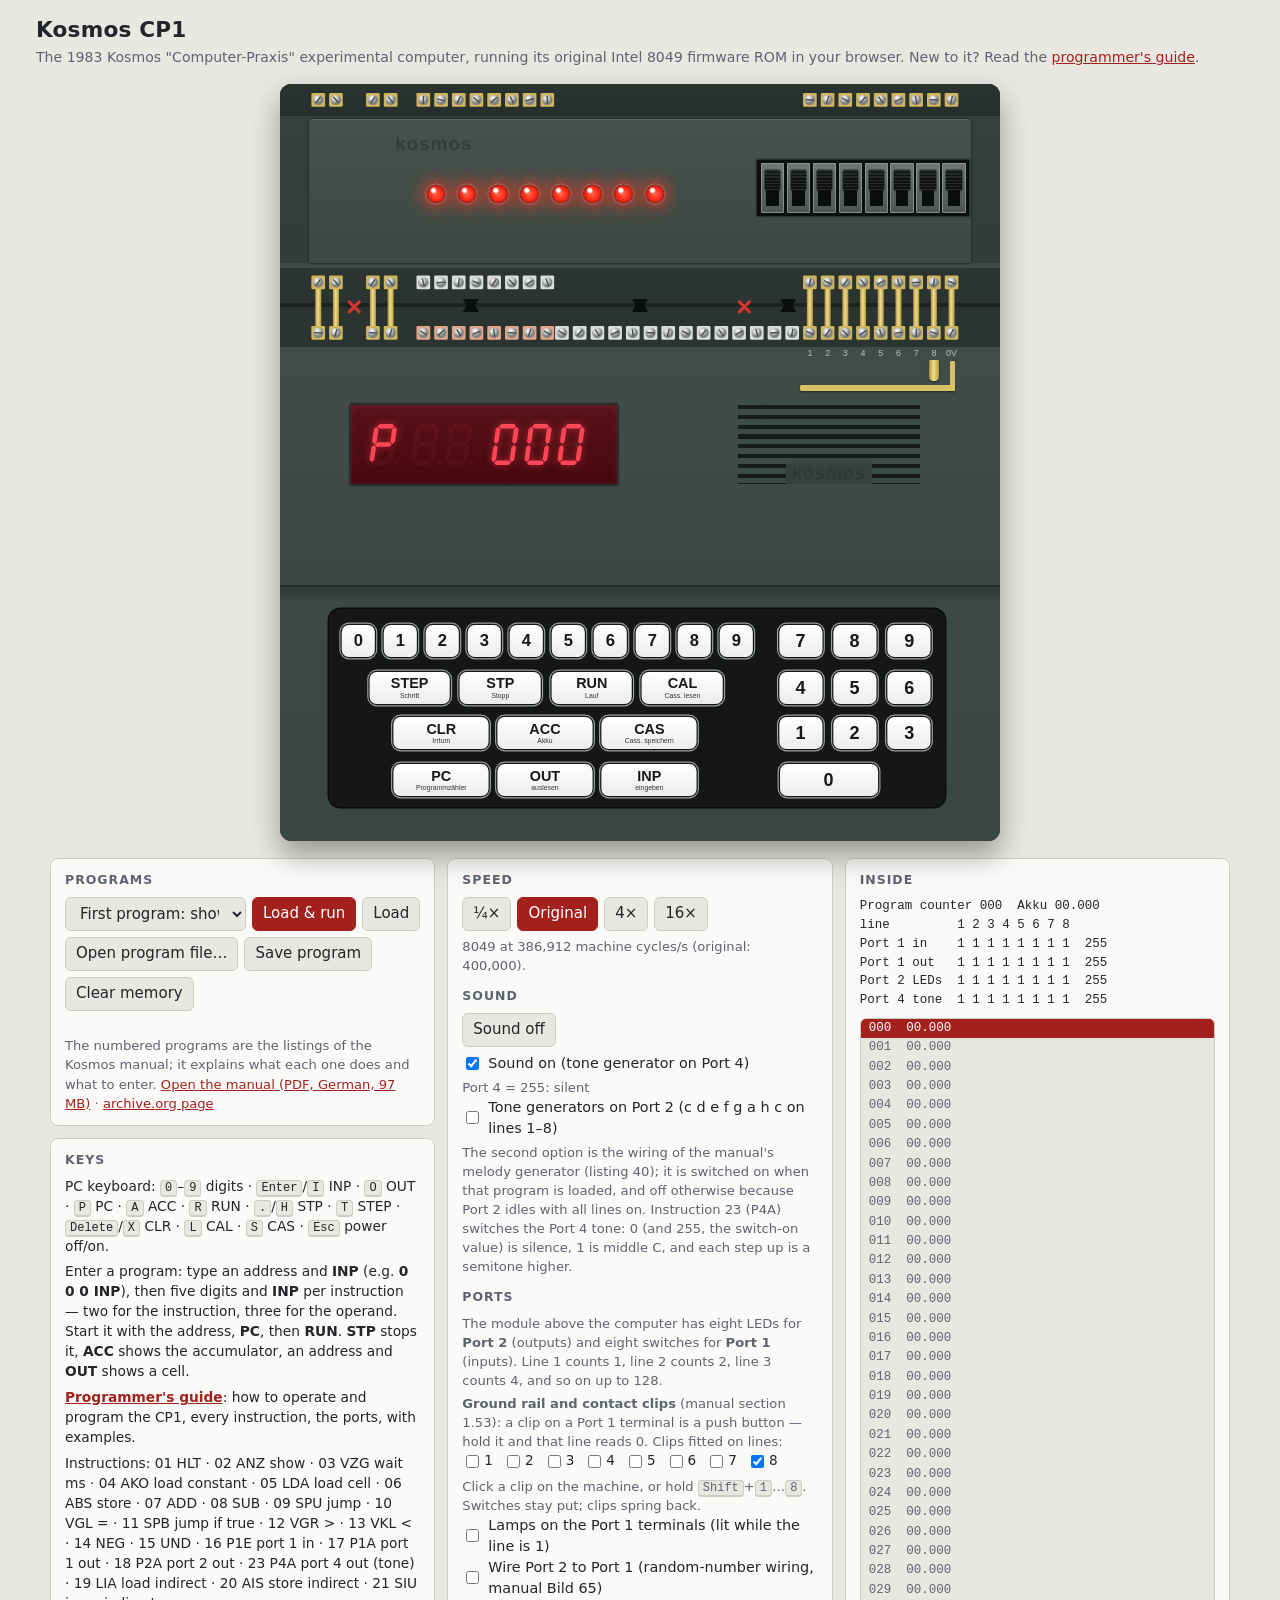
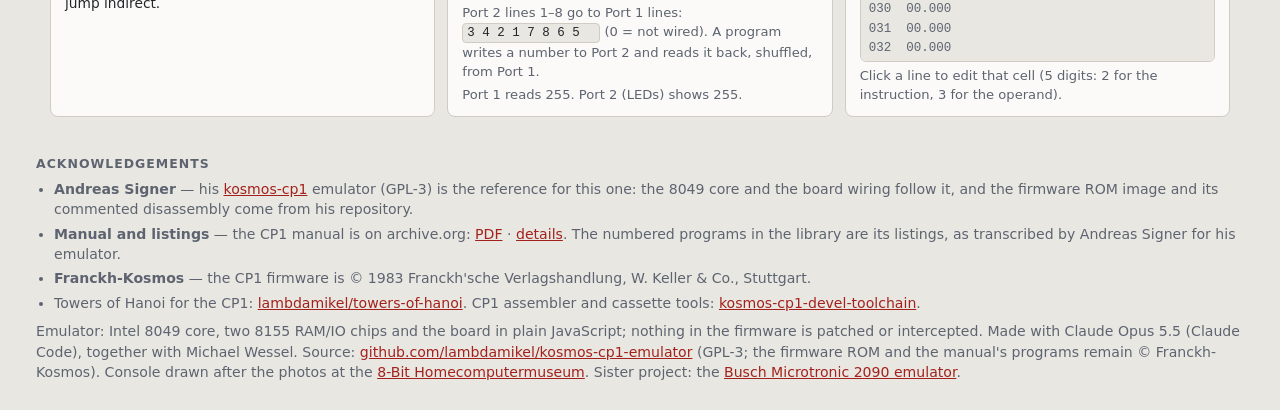
==== commit 55644811: "Add a programmer's guide (HTML + PDF) and its example programs An independent English guide to opera" ====
--- a/index.html
+++ b/index.html
@@ -4,12 +4,12 @@
 <meta charset="utf-8">
 <meta name="viewport" content="width=device-width, initial-scale=1">
 <title>Kosmos CP1 Emulator</title>
-<link rel="stylesheet" href="css/cp1.css?v=202610071845">
+<link rel="stylesheet" href="css/cp1.css?v=202610072028">
 </head>
 <body>
 <header>
   <h1>Kosmos CP1</h1>
-  <p>The 1983 Kosmos "Computer-Praxis" experimental computer, running its original Intel 8049 firmware ROM in your browser.</p>
+  <p>The 1983 Kosmos "Computer-Praxis" experimental computer, running its original Intel 8049 firmware ROM in your browser. New to it? Read the <a href="guide.html">programmer's guide</a>.</p>
 </header>
 
 <main>
@@ -83,7 +83,8 @@
   <div class="panel help">
     <h2>Keys</h2>
     <p>PC keyboard: <kbd>0</kbd>–<kbd>9</kbd> digits · <kbd>Enter</kbd>/<kbd>I</kbd> INP · <kbd>O</kbd> OUT · <kbd>P</kbd> PC · <kbd>A</kbd> ACC · <kbd>R</kbd> RUN · <kbd>.</kbd>/<kbd>H</kbd> STP · <kbd>T</kbd> STEP · <kbd>Delete</kbd>/<kbd>X</kbd> CLR · <kbd>L</kbd> CAL · <kbd>S</kbd> CAS · <kbd>Esc</kbd> power off/on.</p>
-    <p>Enter a program: type an address and <b>PC</b> (e.g. <b>0 0 0 PC</b>), then five digits and <b>INP</b> per instruction — two for the instruction, three for the operand. Start it with the address, <b>PC</b>, then <b>RUN</b>. <b>STP</b> stops it, <b>ACC</b> shows the accumulator, <b>OUT</b> shows a cell.</p>
+    <p>Enter a program: type an address and <b>INP</b> (e.g. <b>0 0 0 INP</b>), then five digits and <b>INP</b> per instruction — two for the instruction, three for the operand. Start it with the address, <b>PC</b>, then <b>RUN</b>. <b>STP</b> stops it, <b>ACC</b> shows the accumulator, an address and <b>OUT</b> shows a cell.</p>
+    <p><b><a href="guide.html">Programmer's guide</a></b>: how to operate and program the CP1, every instruction, the ports, with examples.</p>
     <p>Instructions: 01 HLT · 02 ANZ show · 03 VZG wait ms · 04 AKO load constant · 05 LDA load cell · 06 ABS store · 07 ADD · 08 SUB · 09 SPU jump · 10 VGL = · 11 SPB jump if true · 12 VGR &gt; · 13 VKL &lt; · 14 NEG · 15 UND · 16 P1E port 1 in · 17 P1A port 1 out · 18 P2A port 2 out · 23 P4A port 4 out (tone) · 19 LIA load indirect · 20 AIS store indirect · 21 SIU jump indirect.</p>
   </div>
 </aside>
@@ -101,9 +102,9 @@
   Made with Claude Opus 5.5 (Claude Code), together with Michael Wessel. Source: <a href="https://github.com/lambdamikel/kosmos-cp1-emulator">github.com/lambdamikel/kosmos-cp1-emulator</a> (GPL-3; the firmware ROM and the manual's programs remain © Franckh-Kosmos). Console drawn after the photos at the <a href="http://www.8bit-homecomputermuseum.at/computer/kosmos_computer_praxis_cp1.html">8-Bit Homecomputermuseum</a>. Sister project: the <a href="https://lambdamikel.github.io/microtronic-emulator/">Busch Microtronic 2090 emulator</a>.</p>
 </footer>
 
-<script src="js/rom.js?v=202610071845"></script>
-<script src="js/programs.js?v=202610071845"></script>
-<script src="js/cp1.js?v=202610071845"></script>
-<script src="js/ui.js?v=202610071845"></script>
+<script src="js/rom.js?v=202610072028"></script>
+<script src="js/programs.js?v=202610072028"></script>
+<script src="js/cp1.js?v=202610072028"></script>
+<script src="js/ui.js?v=202610072028"></script>
 </body>
 </html>
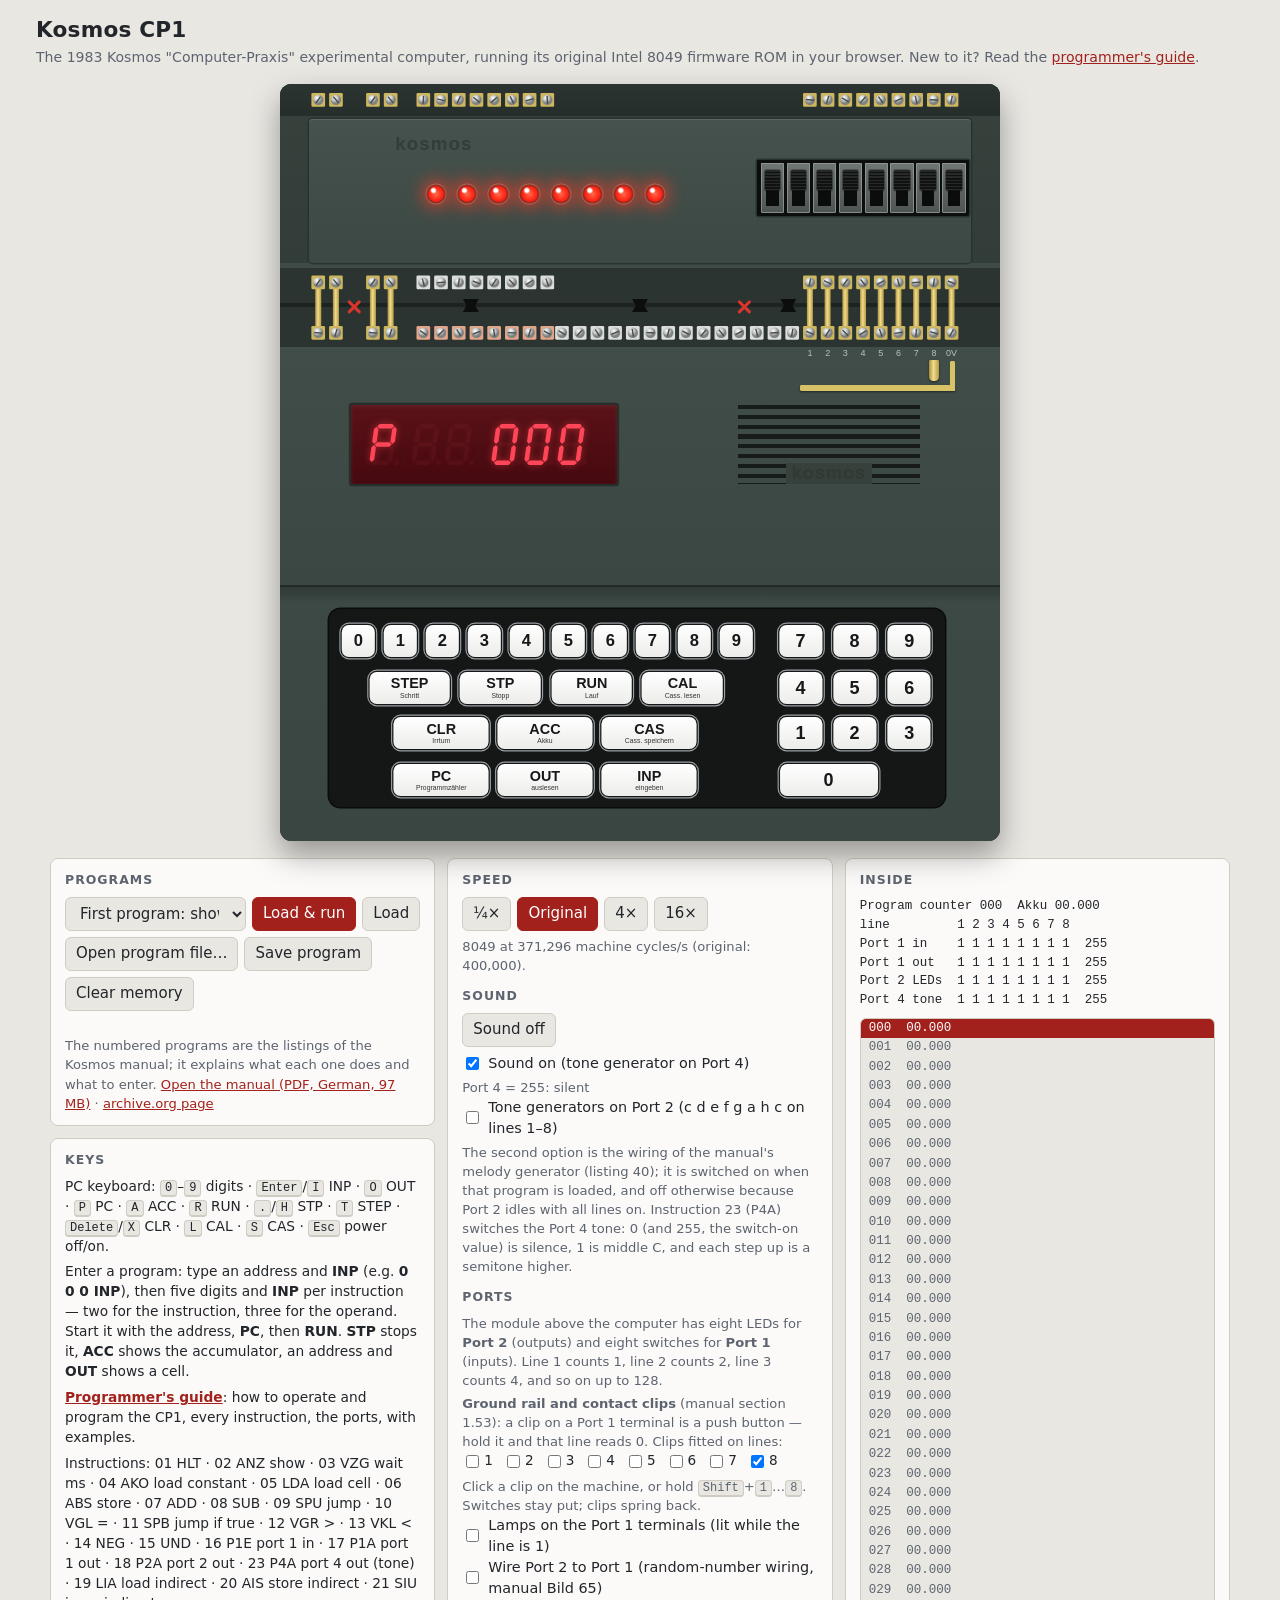
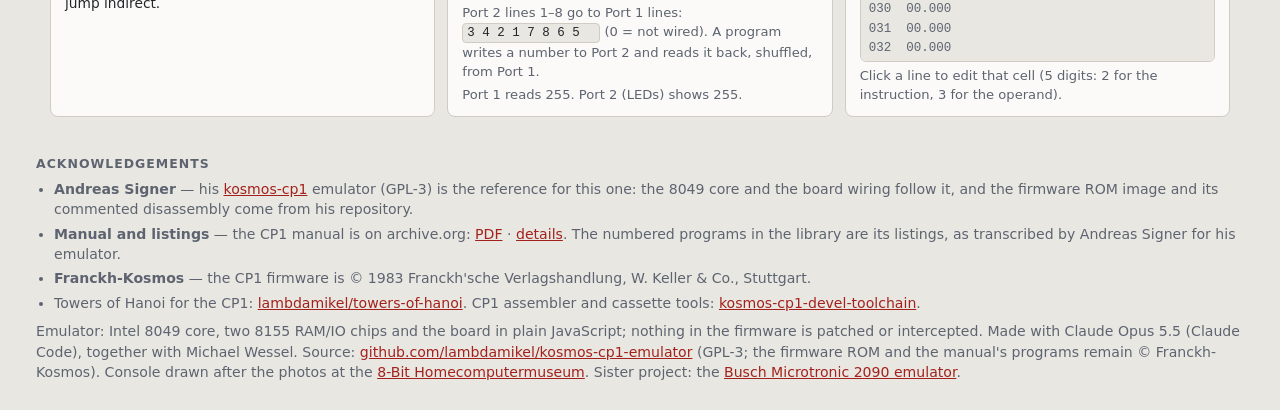
==== commit 68397cff: "Catch the light: fit all eight contact clips on load and explain how to play Co-Authored-By: Claude " ====
--- a/index.html
+++ b/index.html
@@ -4,7 +4,7 @@
 <meta charset="utf-8">
 <meta name="viewport" content="width=device-width, initial-scale=1">
 <title>Kosmos CP1 Emulator</title>
-<link rel="stylesheet" href="css/cp1.css?v=202610072028">
+<link rel="stylesheet" href="css/cp1.css?v=202610072031">
 </head>
 <body>
 <header>
@@ -102,9 +102,9 @@
   Made with Claude Opus 5.5 (Claude Code), together with Michael Wessel. Source: <a href="https://github.com/lambdamikel/kosmos-cp1-emulator">github.com/lambdamikel/kosmos-cp1-emulator</a> (GPL-3; the firmware ROM and the manual's programs remain © Franckh-Kosmos). Console drawn after the photos at the <a href="http://www.8bit-homecomputermuseum.at/computer/kosmos_computer_praxis_cp1.html">8-Bit Homecomputermuseum</a>. Sister project: the <a href="https://lambdamikel.github.io/microtronic-emulator/">Busch Microtronic 2090 emulator</a>.</p>
 </footer>
 
-<script src="js/rom.js?v=202610072028"></script>
-<script src="js/programs.js?v=202610072028"></script>
-<script src="js/cp1.js?v=202610072028"></script>
-<script src="js/ui.js?v=202610072028"></script>
+<script src="js/rom.js?v=202610072031"></script>
+<script src="js/programs.js?v=202610072031"></script>
+<script src="js/cp1.js?v=202610072031"></script>
+<script src="js/ui.js?v=202610072031"></script>
 </body>
 </html>
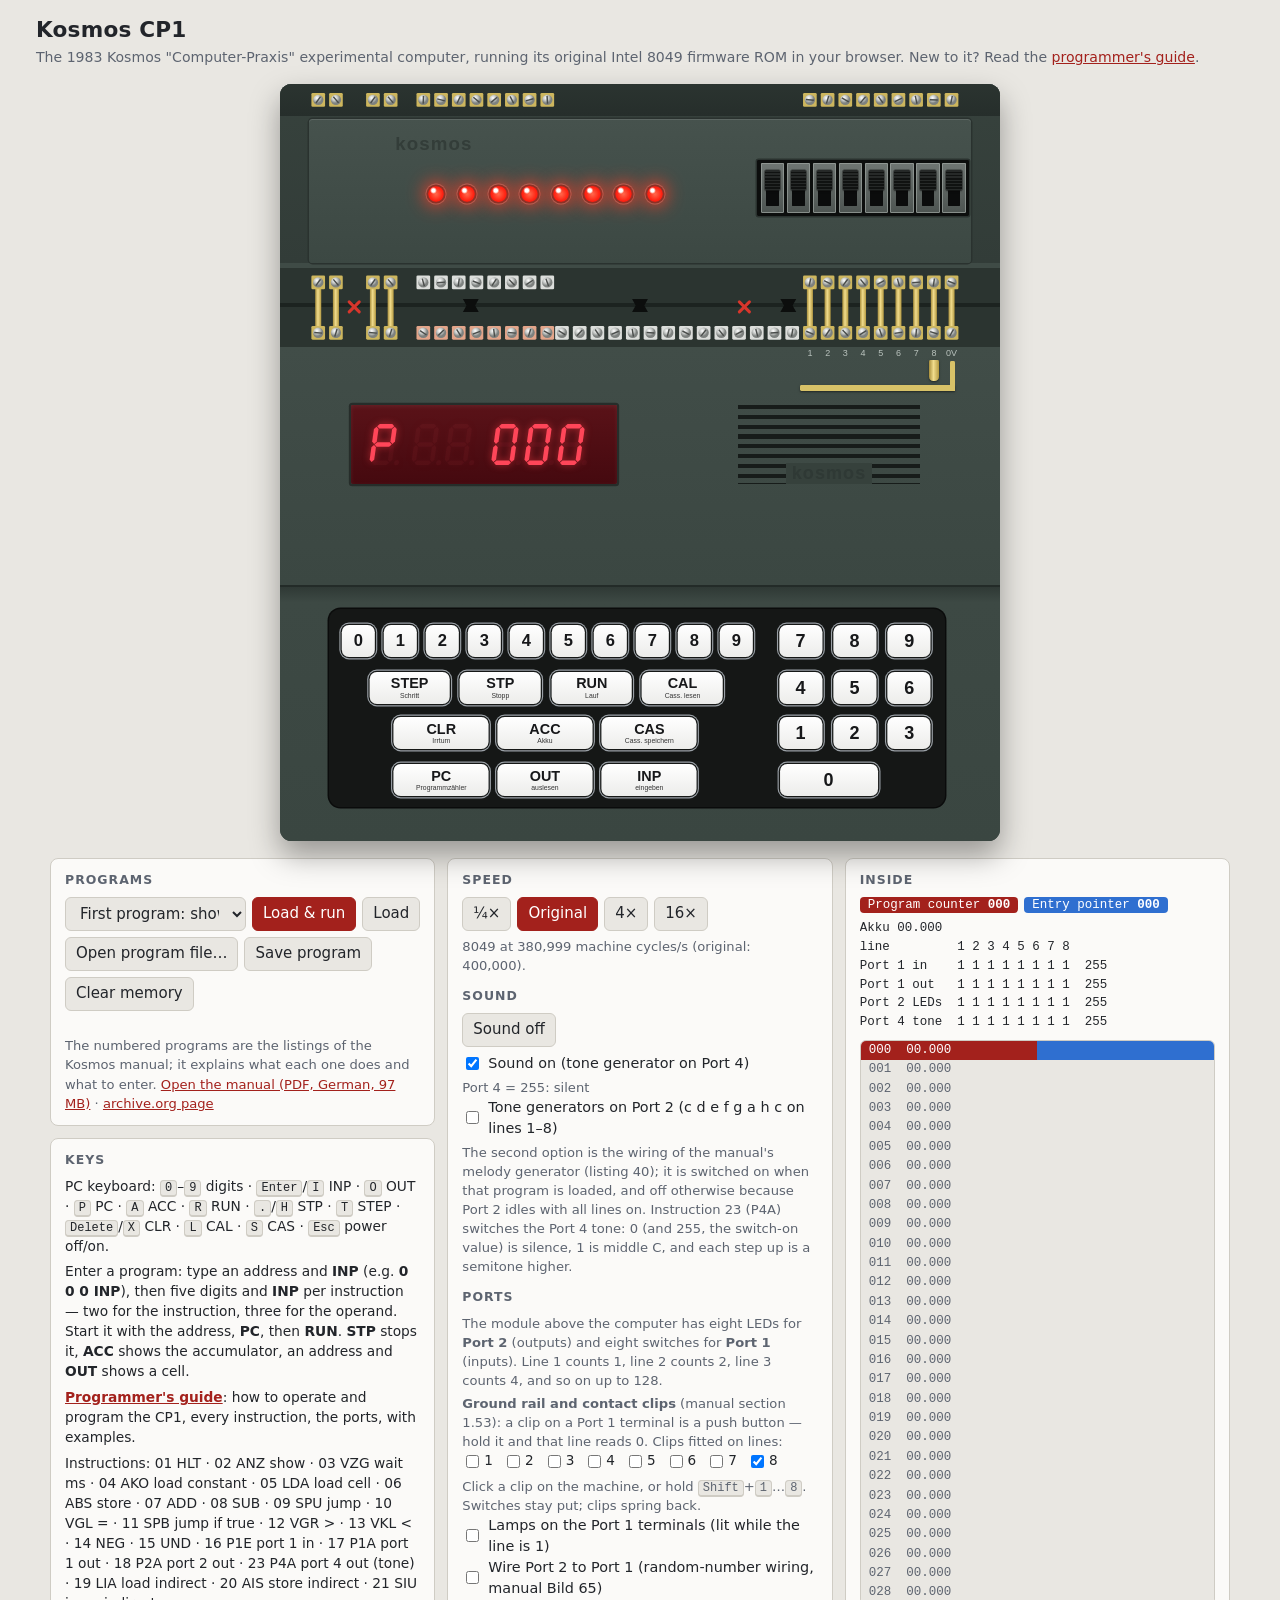
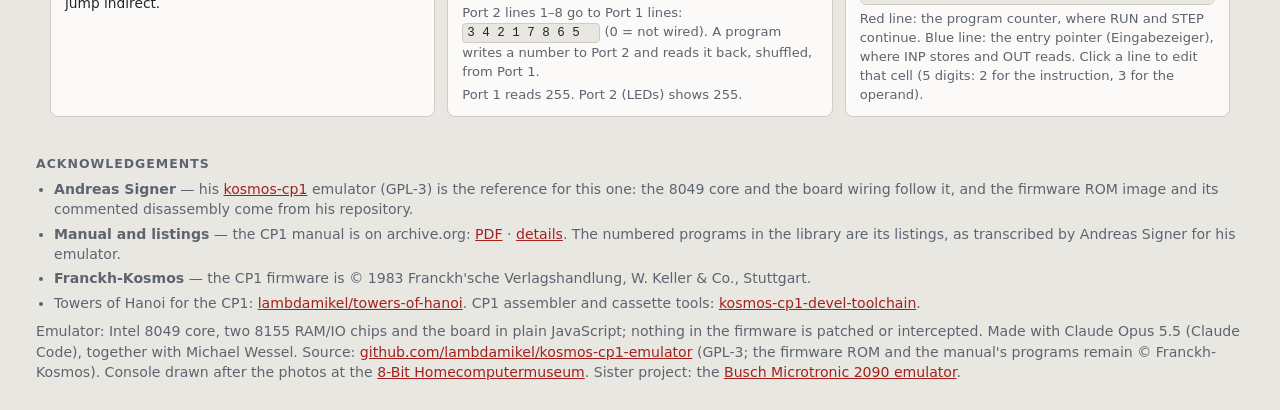
==== commit 4f28887e: "Inside: highlight both the program counter (red) and the entry pointer (blue) Co-Authored-By: Claude" ====
--- a/index.html
+++ b/index.html
@@ -4,7 +4,7 @@
 <meta charset="utf-8">
 <meta name="viewport" content="width=device-width, initial-scale=1">
 <title>Kosmos CP1 Emulator</title>
-<link rel="stylesheet" href="css/cp1.css?v=202610072031">
+<link rel="stylesheet" href="css/cp1.css?v=202610080257">
 </head>
 <body>
 <header>
@@ -75,9 +75,10 @@
 
   <div class="panel">
     <h2>Inside</h2>
+    <div id="ptrs"><span class="tag pc">Program counter <b id="pcval">000</b></span> <span class="tag io">Entry pointer <b id="ioval">000</b></span></div>
     <div id="state"></div>
     <div id="listing" tabindex="0" aria-label="Program memory"></div>
-    <p class="note">Click a line to edit that cell (5 digits: 2 for the instruction, 3 for the operand).</p>
+    <p class="note">Red line: the program counter, where RUN and STEP continue. Blue line: the entry pointer (Eingabezeiger), where INP stores and OUT reads. Click a line to edit that cell (5 digits: 2 for the instruction, 3 for the operand).</p>
   </div>
 
   <div class="panel help">
@@ -102,9 +103,9 @@
   Made with Claude Opus 5.5 (Claude Code), together with Michael Wessel. Source: <a href="https://github.com/lambdamikel/kosmos-cp1-emulator">github.com/lambdamikel/kosmos-cp1-emulator</a> (GPL-3; the firmware ROM and the manual's programs remain © Franckh-Kosmos). Console drawn after the photos at the <a href="http://www.8bit-homecomputermuseum.at/computer/kosmos_computer_praxis_cp1.html">8-Bit Homecomputermuseum</a>. Sister project: the <a href="https://lambdamikel.github.io/microtronic-emulator/">Busch Microtronic 2090 emulator</a>.</p>
 </footer>
 
-<script src="js/rom.js?v=202610072031"></script>
-<script src="js/programs.js?v=202610072031"></script>
-<script src="js/cp1.js?v=202610072031"></script>
-<script src="js/ui.js?v=202610072031"></script>
+<script src="js/rom.js?v=202610080257"></script>
+<script src="js/programs.js?v=202610080257"></script>
+<script src="js/cp1.js?v=202610080257"></script>
+<script src="js/ui.js?v=202610080257"></script>
 </body>
 </html>
--- a/css/cp1.css
+++ b/css/cp1.css
@@ -109,3 +109,9 @@
   background: radial-gradient(circle at 38% 32%, rgb(255, 255, calc(150 + 90 * var(--on))) 0, rgb(calc(120 + 135 * var(--on)), calc(100 + 110 * var(--on)), 30) 55%, #4a3c08 100%);
   box-shadow: 0 0 calc(1.6cqw * var(--on)) calc(.4cqw * var(--on)) rgba(255, 210, 60, calc(.8 * var(--on))), 0 0 0 .12cqw rgba(0,0,0,.4); }
 #rail.lamps .lamp { display: block; }
+#ptrs { display: flex; flex-wrap: wrap; gap: 6px; margin-bottom: 6px; font: 12.5px ui-monospace, Menlo, Consolas, monospace; }
+.tag { padding: 1px 8px; border-radius: 4px; color: #fff; } .tag.pc { background: var(--accent); } .tag.io { background: #2f6fd0; }
+@media (prefers-color-scheme: dark) { .tag.pc { color: #1a0c0b; } }
+#listing div.io { background: #2f6fd0; color: #fff; }
+#listing div.io.nop { color: #fff; }
+#listing div.pc.io { background: linear-gradient(90deg, var(--accent) 0 50%, #2f6fd0 50%); color: #fff; }
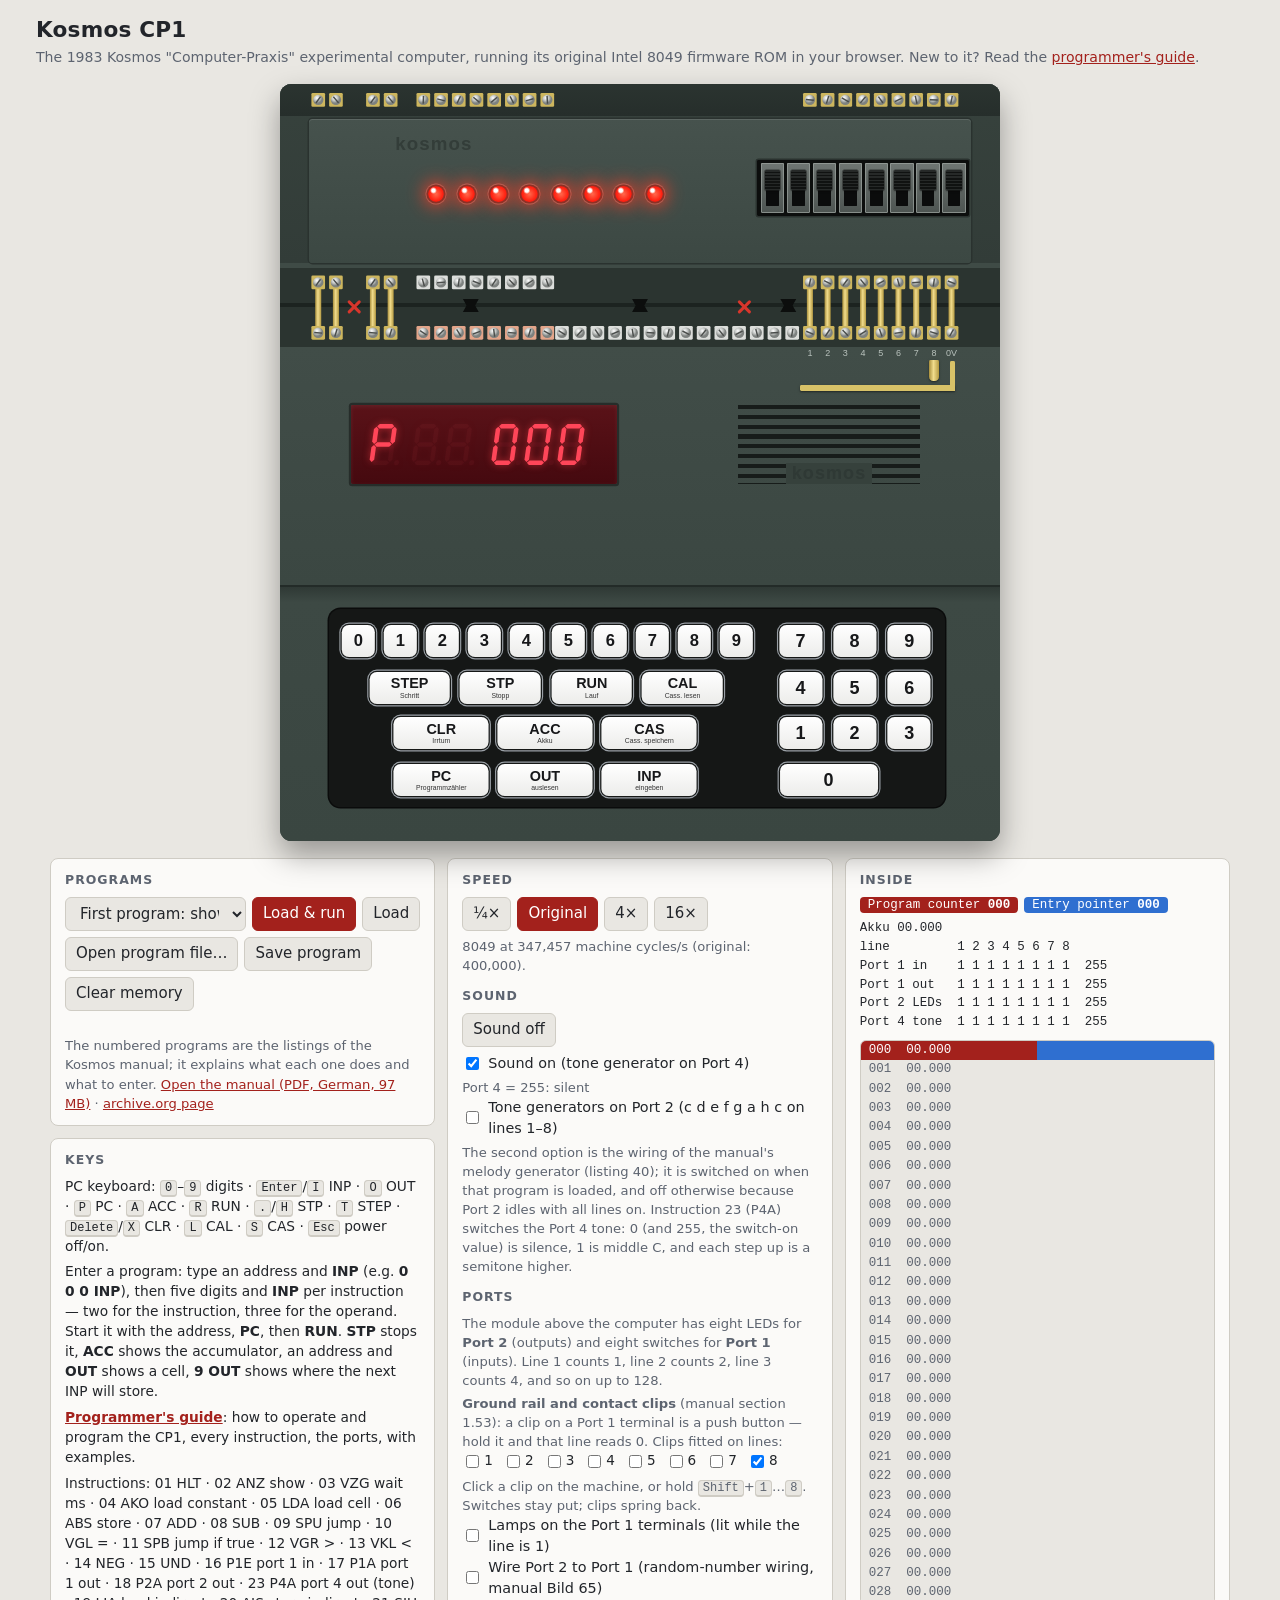
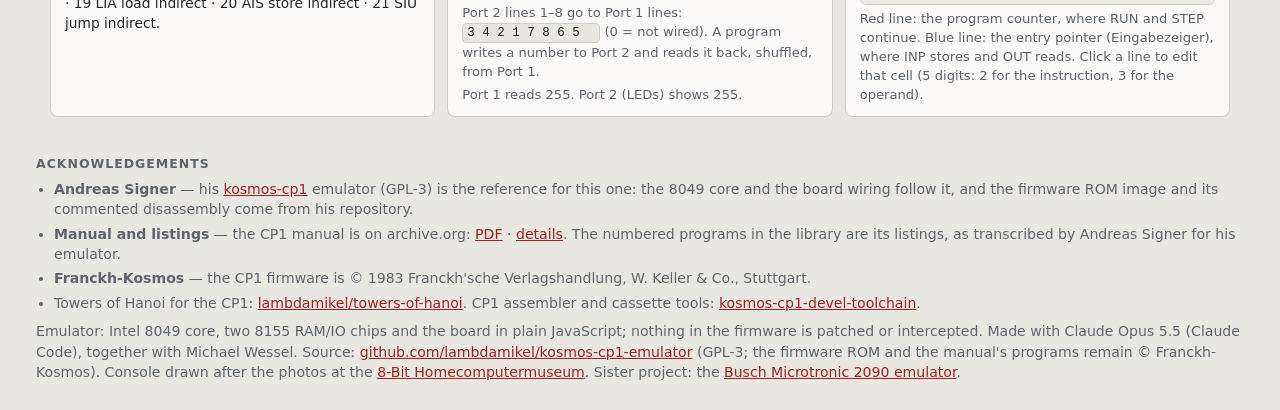
==== commit ed390e07: "Guide: the add-on modules (CP2, CP3 with Ports 3-5, CP5), 9 OUT for the entry pointer, what the emul" ====
--- a/index.html
+++ b/index.html
@@ -4,7 +4,7 @@
 <meta charset="utf-8">
 <meta name="viewport" content="width=device-width, initial-scale=1">
 <title>Kosmos CP1 Emulator</title>
-<link rel="stylesheet" href="css/cp1.css?v=202610080257">
+<link rel="stylesheet" href="css/cp1.css?v=202610080828">
 </head>
 <body>
 <header>
@@ -84,7 +84,7 @@
   <div class="panel help">
     <h2>Keys</h2>
     <p>PC keyboard: <kbd>0</kbd>–<kbd>9</kbd> digits · <kbd>Enter</kbd>/<kbd>I</kbd> INP · <kbd>O</kbd> OUT · <kbd>P</kbd> PC · <kbd>A</kbd> ACC · <kbd>R</kbd> RUN · <kbd>.</kbd>/<kbd>H</kbd> STP · <kbd>T</kbd> STEP · <kbd>Delete</kbd>/<kbd>X</kbd> CLR · <kbd>L</kbd> CAL · <kbd>S</kbd> CAS · <kbd>Esc</kbd> power off/on.</p>
-    <p>Enter a program: type an address and <b>INP</b> (e.g. <b>0 0 0 INP</b>), then five digits and <b>INP</b> per instruction — two for the instruction, three for the operand. Start it with the address, <b>PC</b>, then <b>RUN</b>. <b>STP</b> stops it, <b>ACC</b> shows the accumulator, an address and <b>OUT</b> shows a cell.</p>
+    <p>Enter a program: type an address and <b>INP</b> (e.g. <b>0 0 0 INP</b>), then five digits and <b>INP</b> per instruction — two for the instruction, three for the operand. Start it with the address, <b>PC</b>, then <b>RUN</b>. <b>STP</b> stops it, <b>ACC</b> shows the accumulator, an address and <b>OUT</b> shows a cell, <b>9 OUT</b> shows where the next INP will store.</p>
     <p><b><a href="guide.html">Programmer's guide</a></b>: how to operate and program the CP1, every instruction, the ports, with examples.</p>
     <p>Instructions: 01 HLT · 02 ANZ show · 03 VZG wait ms · 04 AKO load constant · 05 LDA load cell · 06 ABS store · 07 ADD · 08 SUB · 09 SPU jump · 10 VGL = · 11 SPB jump if true · 12 VGR &gt; · 13 VKL &lt; · 14 NEG · 15 UND · 16 P1E port 1 in · 17 P1A port 1 out · 18 P2A port 2 out · 23 P4A port 4 out (tone) · 19 LIA load indirect · 20 AIS store indirect · 21 SIU jump indirect.</p>
   </div>
@@ -103,9 +103,9 @@
   Made with Claude Opus 5.5 (Claude Code), together with Michael Wessel. Source: <a href="https://github.com/lambdamikel/kosmos-cp1-emulator">github.com/lambdamikel/kosmos-cp1-emulator</a> (GPL-3; the firmware ROM and the manual's programs remain © Franckh-Kosmos). Console drawn after the photos at the <a href="http://www.8bit-homecomputermuseum.at/computer/kosmos_computer_praxis_cp1.html">8-Bit Homecomputermuseum</a>. Sister project: the <a href="https://lambdamikel.github.io/microtronic-emulator/">Busch Microtronic 2090 emulator</a>.</p>
 </footer>
 
-<script src="js/rom.js?v=202610080257"></script>
-<script src="js/programs.js?v=202610080257"></script>
-<script src="js/cp1.js?v=202610080257"></script>
-<script src="js/ui.js?v=202610080257"></script>
+<script src="js/rom.js?v=202610080828"></script>
+<script src="js/programs.js?v=202610080828"></script>
+<script src="js/cp1.js?v=202610080828"></script>
+<script src="js/ui.js?v=202610080828"></script>
 </body>
 </html>
